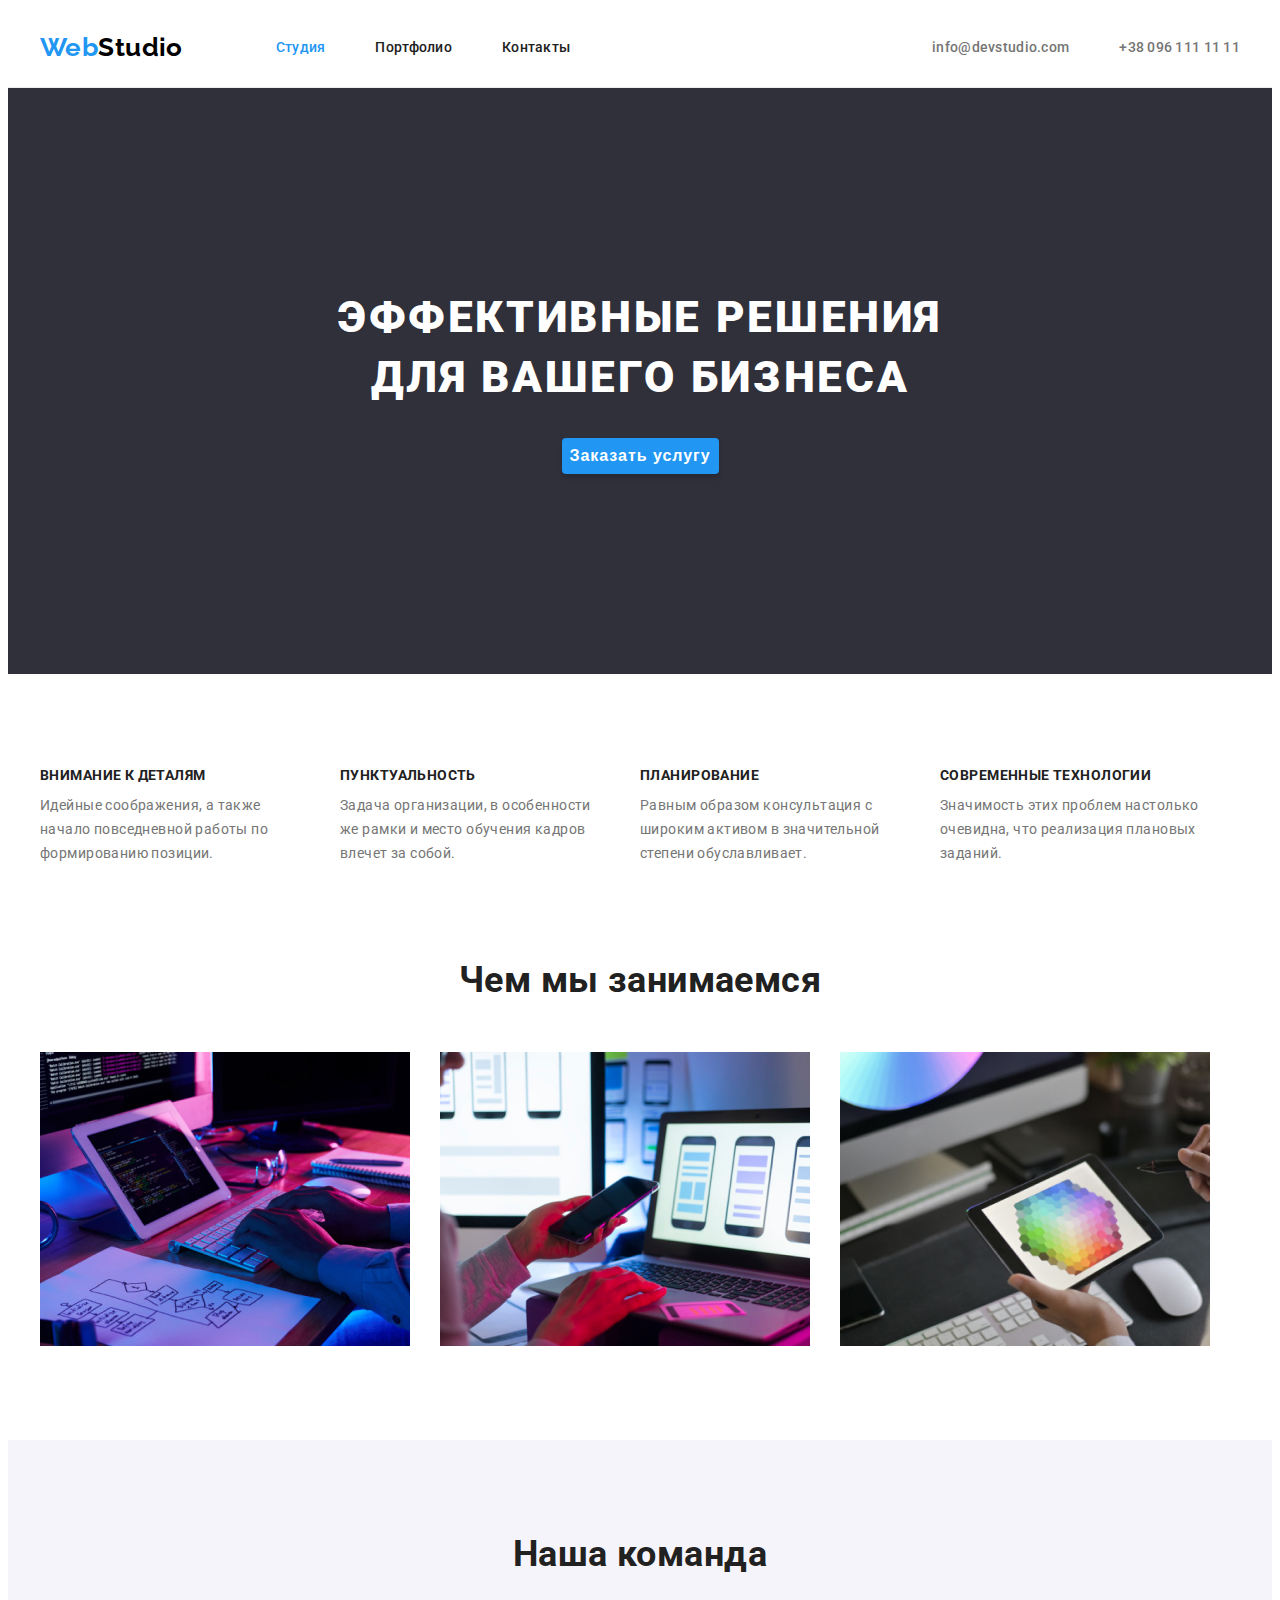
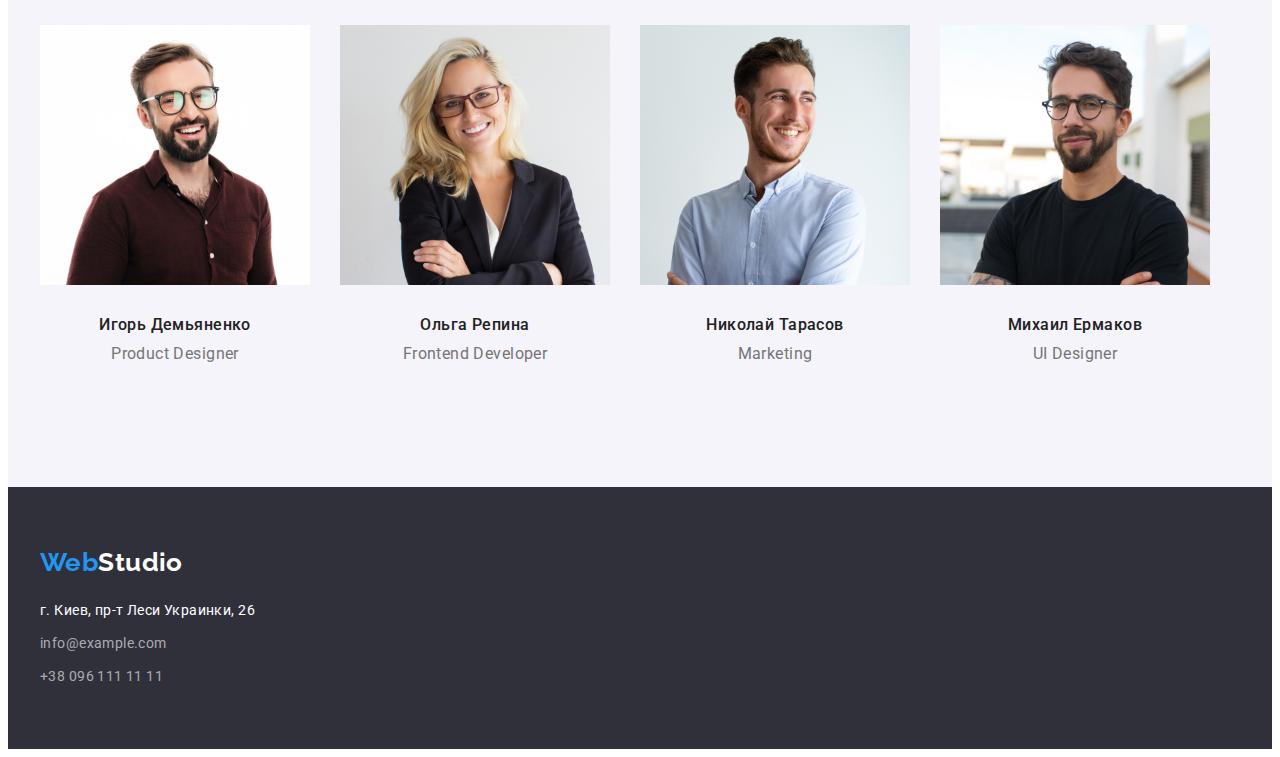
==== index.html @ 93c3ac55 "start hmw4" ====
<!DOCTYPE html>
<html lang="ru">
  <head>
    <meta charset="UTF-8" />
    <meta http-equiv="X-UA-Compatible" content="IE=edge" />
    <meta name="viewport" content="width=device-width, initial-scale=1.0" />
    <title>WebStudio</title>
    <link
      href="https://fonts.googleapis.com/css2?family=Raleway:wght@700&family=Roboto:wght@400;500;700;900&display=swap"
      rel="stylesheet"
    />
    <link
      rel="stylesheet"
      href="https://cdnjs.cloudflare.com/ajax/libs/modern-normalize/1.1.0/modern-normalize.min.css"
      integrity="sha512-wpPYUAdjBVSE4KJnH1VR1HeZfpl1ub8YT/NKx4PuQ5NmX2tKuGu6U/JRp5y+Y8XG2tV+wKQpNHVUX03MfMFn9Q=="
      crossorigin="anonymous"
      referrerpolicy="no-referrer"
    />
    <link rel="stylesheet" href="./css/style.css" />
  </head>
  <body>
    <header class="header">
      <div class="container main-nav">
        <nav class="main-nav">
          <a href="" class="logo"
            ><span class="colorweb">Web</span
            ><span class="colorstudio">Studio</span></a
          >
          <ul class="site-nav list">
            <li class="nav-item">
              <a href="./index.html" class="current link-nav">Студия</a>
            </li>
            <li class="nav-item">
              <a href="./portfolio.html" class="link-nav">Портфолио</a>
            </li>
            <li class="nav-item"><a href="" class="link-nav">Контакты</a></li>
          </ul>
        </nav>
        <ul class="contact list">
          <li class="contact-item">
            <a href="mailto:info@devstudio.com" class="contact-link"
              >info@devstudio.com</a
            >
          </li>
          <li class="contact-item">
            <a href="tel:+380961111111" class="contact-link"
              >+38 096 111 11 11</a
            >
          </li>
        </ul>
      </div>
    </header>
    <main>
      <section class="hero">
        <div class="container">
          <h1 class="hero-title">Эффективные решения для вашего бизнеса</h1>
          <button type="button" class="hero-button">Заказать услугу</button>
        </div>
      </section>
      <!--Преимущества-->
      <section class="section">
        <div class="container">
          <h2 class="visually-hidden">Преимущества</h2>
          <ul class="list advantages-list">
            <li class="advantages-item">
              <h3 class="advantages-title">Внимание к деталям</h3>
              <p class="advantages-text">
                Идейные соображения, а также начало повседневной работы по
                формированию позиции.
              </p>
            </li>
            <li class="advantages-item">
              <h3 class="advantages-title">Пунктуальность</h3>
              <p class="advantages-text">
                Задача организации, в особенности же рамки и место обучения
                кадров влечет за собой.
              </p>
            </li>
            <li class="advantages-item">
              <h3 class="advantages-title">Планирование</h3>
              <p class="advantages-text">
                Равным образом консультация с широким активом в значительной
                степени обуславливает.
              </p>
            </li>
            <li class="advantages-item">
              <h3 class="advantages-title">Современные технологии</h3>
              <p class="advantages-text">
                Значимость этих проблем настолько очевидна, что реализация
                плановых заданий.
              </p>
            </li>
          </ul>
        </div>
      </section>
      <!--Работы-->
      <section class="section works">
        <div class="container">
          <h2 class="works-title">Чем мы занимаемся</h2>
          <ul class="works-list list">
            <li class="works-item">
              <img
                
                src="./images/box1j.jpg"
                alt="box1"
                width="370"
              />
            </li>
            <li class="works-item">
              <img
                
                src="./images/box2j.jpg"
                alt="box2"
                width="370"
              />
            </li>
            <li class="works-item">
              <img
                
                src="./images/box3j.jpg"
                alt="box3"
                width="370"
              />
            </li>
          </ul>
        </div>
      </section>
      <!--Команда-->
      <section class="team section">
        <div class="container">
          <h2 class="team-title">Наша команда</h2>
          <ul class="team-list list">
            <li class="team-item">
              <img
                
                src="./images/img.jpg"
                alt="img"
                width="270"
              />
              <div class="team-card">
                <h3 class="team-name">Игорь Демьяненко</h3>
                <p class="team-text">Product Designer</p>
              </div>
            </li>
            <li class="team-item">
              <img
                
                src="./images/img1.jpg"
                alt="img1"
                width="270"
              />
              <div class="team-card">
                <h3 class="team-name">Ольга Репина</h3>
                <p class="team-text">Frontend Developer</p>
              </div>
            </li>
            <li class="team-item">
              <img
                
                src="./images/img2.jpg"
                alt="img2"
                width="270"
              />
              <div class="team-card">
                <h3 class="team-name">Николай Тарасов</h3>
                <p class="team-text">Marketing</p>
              </div>
            </li>
            <li class="team-item">
              <img
                
                src="./images/img3.jpg"
                alt="img3"
                width="270"
              />
              <div class="team-card">
                <h3 class="team-name">Михаил Ермаков</h3>
                <p class="team-text">UI Designer</p>
              </div>
            </li>
          </ul>
        </div>
      </section>
    </main>
    <footer class="footer">
      <div class="container">
        <a href="" class="logo"
          ><span class="colorweb">Web</span
          ><span class="colorstudio-second">Studio</span></a
        >
        <address class="footer-address">
          <p class="footer-text">г. Киев, пр-т Леси Украинки, 26</p>
          <ul class="footer-list list">
            <li class="footer-item">
              <a class="footer-link" href="mailto:info@example.com"
                >info@example.com</a
              >
            </li>
            <li class="footer-item">
              <a class="footer-link href="tel:+380961111111">+38 096 111 11 11</a>
            </li>
          </ul>
        </address>
      </div>
    </footer>
  </body>
</html>
---- css/style.css ----
/* цвет основного текста #757575 */
/* цвет вторичный #212121 */
/* цвет акцент #2196F3 */
/* цвет бекграунд #2F303A */

/* Стили для html */
:root {
  --primary-text-color: #757575;
  --secondary-text-color: #212121;
  --accent-color: #2196f3;
  --background-color: #2f303a;
}

.container {
  width: 1200px;
  padding-left: 15px;
  padding-right: 15px;
  margin: 0 auto;
}

body {
  background-color: #fff;
  color: var(--primary-text-color);
  font-family: Roboto, sans-serif;
  letter-spacing: 0.03em;
  font-weight: 400;
  font-size: 14px;
  line-height: 1.71;
}
.list {
  list-style: none;
}
.section {
  padding-top: 94px;
  padding-bottom: 94px;
}
img {
  display: block;
  max-width: 100%;
  height: auto;
}
.visually-hidden {
  position: absolute;
  white-space: nowrap;
  width: 1px;
  height: 1px;
  overflow: hidden;
  border: 0;
  padding: 0;
  clip: rect(0 0 0 0);
  clip-path: inset(50%);
  margin: -1px;
}

/* header */

.header {
  border-bottom: 1px solid #ececec;
}

/* main-nav */
.main-nav {
  display: flex;
  align-items: center;
}

.logo {
  font-family: Raleway, sans-serif;
  font-weight: 700;
  font-size: 26px;
  line-height: 1.2;
  text-decoration: none;
}

.colorweb {
  color: var(--accent-color);
}
.colorstudio {
  color: #000000;
}
.colorstudio-second {
  color: #fff;
}
/* site-nav */
.site-nav a {
  color: var(--secondary-text-color);
  font-weight: 500;
  font-size: 14px;
  line-height: 1.1;
  letter-spacing: 0.02em;
  text-decoration: none;
}
.site-nav a.current {
  color: var(--accent-color);
}

.site-nav a:hover,
.site-nav a:focus,
.contact-footer a:hover,
.contact-footer a:focus {
  color: var(--accent-color);
}

.site-nav {
  display: flex;
  margin-left: 93px;
  margin-top: 0;
  margin-bottom: 0;
  padding-left: 0;
}
.link-nav {
  display: block;
  padding-top: 32px;
  padding-bottom: 32px;
}
.nav-item:not(:last-child) {
  margin-right: 50px;
}
/* contact */
.contact {
  display: flex;
  margin-left: auto;
  margin-top: 0;
  margin-bottom: 0;
  padding-left: 0;
}

.contact-item:not(:last-child) {
  margin-right: 50px;
}

.contact-link {
  color: var(--primary-text-color);
  text-decoration: none;
  font-weight: 500;
  font-size: 14px;
  line-height: 1, 14;
  letter-spacing: 0.02em;
}
.contact-link:hover,
.contact-link:focus {
  color: var(--accent-color);
}

/* hero */
.hero {
  background-color: var(--background-color);
  text-align: center;
  padding-top: 200px;
  padding-bottom: 200px;
}
.hero-title {
  color: #fff;
  font-weight: 900;
  font-size: 44px;
  line-height: 1.36;
  letter-spacing: 0.06em;
  text-transform: uppercase;
  margin-top: 0;
  margin-bottom: 30px;
  max-width: 696px;
  margin-left: auto;
  margin-right: auto;
}

/* advantages */

.advantages-title {
  color: var(--secondary-text-color);
  font-weight: 700;
  font-size: 14px;
  line-height: 1.14;
  letter-spacing: 0.03em;
  text-transform: uppercase;
  margin-top: 0;
  margin-bottom: 0;
}

.advantages-text {
  margin-top: 10px;
  margin-bottom: 0;
}

.advantages-list {
  margin-top: 0;
  margin-bottom: 0;
  display: flex;
  padding-left: 0px;
}
.advantages-item:not(:last-child) {
  margin-right: 30px;
}
.advantages-item {
  max-width: 270px;
}
/* works */

.works {
  padding-top: 0;
}
.works-title {
  font-weight: 700;
  font-size: 36px;
  line-height: 1.16;
  text-align: center;
  text-transform: none;
  padding-bottom: 0;
  margin-top: 0;
  margin-bottom: 0;
  color: var(--secondary-text-color);
}
.works-list {
  margin-top: 50px;
  margin-bottom: 0;
  display: flex;
  padding-left: 0px;
}

.works-item:not(:last-child) {
  margin-right: 30px;
}

/* team */

.team-name {
  font-weight: 500;
  font-size: 16px;
  line-height: 1.19;
  text-align: center;
  text-transform: capitalize;
  padding-bottom: 0;
  margin-top: 0;
  margin-bottom: 0;
  color: var(--secondary-text-color);
}
.team-text {
  font-weight: 400;
  font-size: 16px;
  line-height: 1.19;
  text-align: center;

  margin-top: 10px;
  margin-bottom: 0px;
}

.team-title {
  font-weight: 700;
  font-size: 36px;
  line-height: 1.16;
  text-align: center;
  text-transform: none;
  margin-top: 0;
  margin-bottom: 0;
  padding-bottom: 0;
  color: var(--secondary-text-color);
}
.team-list {
  display: flex;
  margin-top: 0;
  margin-top: 50px;
  margin-bottom: 0px;

  padding-left: 0px;
}
.team-item:not(:last-child) {
  margin-right: 30px;
}

.team {
  background-color: #f5f4fa;
}

.team-card {
  padding-top: 30px;
  padding-bottom: 30px;
}
/* footer */

.footer {
  background-color: var(--background-color);
  padding-top: 60px;
  padding-bottom: 60px;
}
.footer-list {
  margin-top: 9px;
  margin-bottom: 0;
  padding-left: 0;
}
.footer-link {
  color: rgba(255, 255, 255, 0.6);
  text-decoration: none;
}
.footer-item:not(:first-child) {
  margin-top: 9px;
}
.footer-address {
  font-weight: 400;
  font-size: 14px;
  line-height: 1.7;
  font-style: normal;
  margin-top: 20px;
}
.footer-text {
  margin-top: 0;
  margin-bottom: 0;
  color: #ffffff;
}

/* hero-button */

.hero-button {
  color: #fff;
  background-color: var(--accent-color);
  font-weight: 700;
  font-size: 16px;
  line-height: 1.88;
  letter-spacing: 0.06em;
  cursor: pointer;
  box-shadow: 0px 4px 4px rgba(0, 0, 0, 0.15);
  border-radius: 4px;
  border-color: transparent;
}

.hero-button:hover,
.hero-button:focus {
  background-color: #188ce8;
}

/* Portfolio */

/* filter */
.filter-list {
  display: flex;
  justify-content: center;
  padding-left: 0;
  font-weight: 500;
  font-size: 16px;
  line-height: 1.6;
  text-decoration: none;

  margin-top: 0;
  margin-bottom: 0;
}
.filter-item:not(:last-child) {
  margin-right: 8px;
}

.filter-title {
  margin-top: 0;
  margin-bottom: 0;
  font-weight: 700;
  font-size: 18px;
  line-height: 2;
  color: var(--secondary-text-color);
}

.filter-text {
  margin-top: 0;
  margin-bottom: 0;
  margin-top: 4px;
  font-weight: 400;
  font-size: 16px;
  line-height: 1.9;
  color: var(--primary-text-color);
}
/* button-filter */

.button-filter-first {
  color: #fff;
  background-color: var(--accent-color);
  cursor: pointer;
  border-color: transparent;
  border-radius: 4px;
  box-shadow: 0px 3px 1px rgba(0, 0, 0, 0.1), 0px 1px 2px rgba(0, 0, 0, 0.08),
    0px 2px 2px rgba(0, 0, 0, 0.12);
}
.button-filter {
  background-color: #f5f4fa;
  cursor: pointer;
  color: var(--secondary-text-color);
  border-color: transparent;
  border-radius: 4px;
}
/* projects */

.projects-list {
  display: flex;
  flex-wrap: wrap;
  padding-left: 0;

  margin-top: 50px;
  margin-bottom: 0;
}
.projects-item {
  margin-right: 30px;
  margin-bottom: 30px;
}
.projects-item:nth-child(3n) {
  margin-right: 0;
}
.projects-item:nth-last-child(-n + 3) {
  margin-bottom: 0;
}
.projects-card {
  border-left: 1px solid #eeeeee;
  border-bottom: 1px solid #eeeeee;
  border-right: 1px solid #eeeeee;
  padding: 20px 24px;
}
.projects-link {
  text-decoration: none;
}
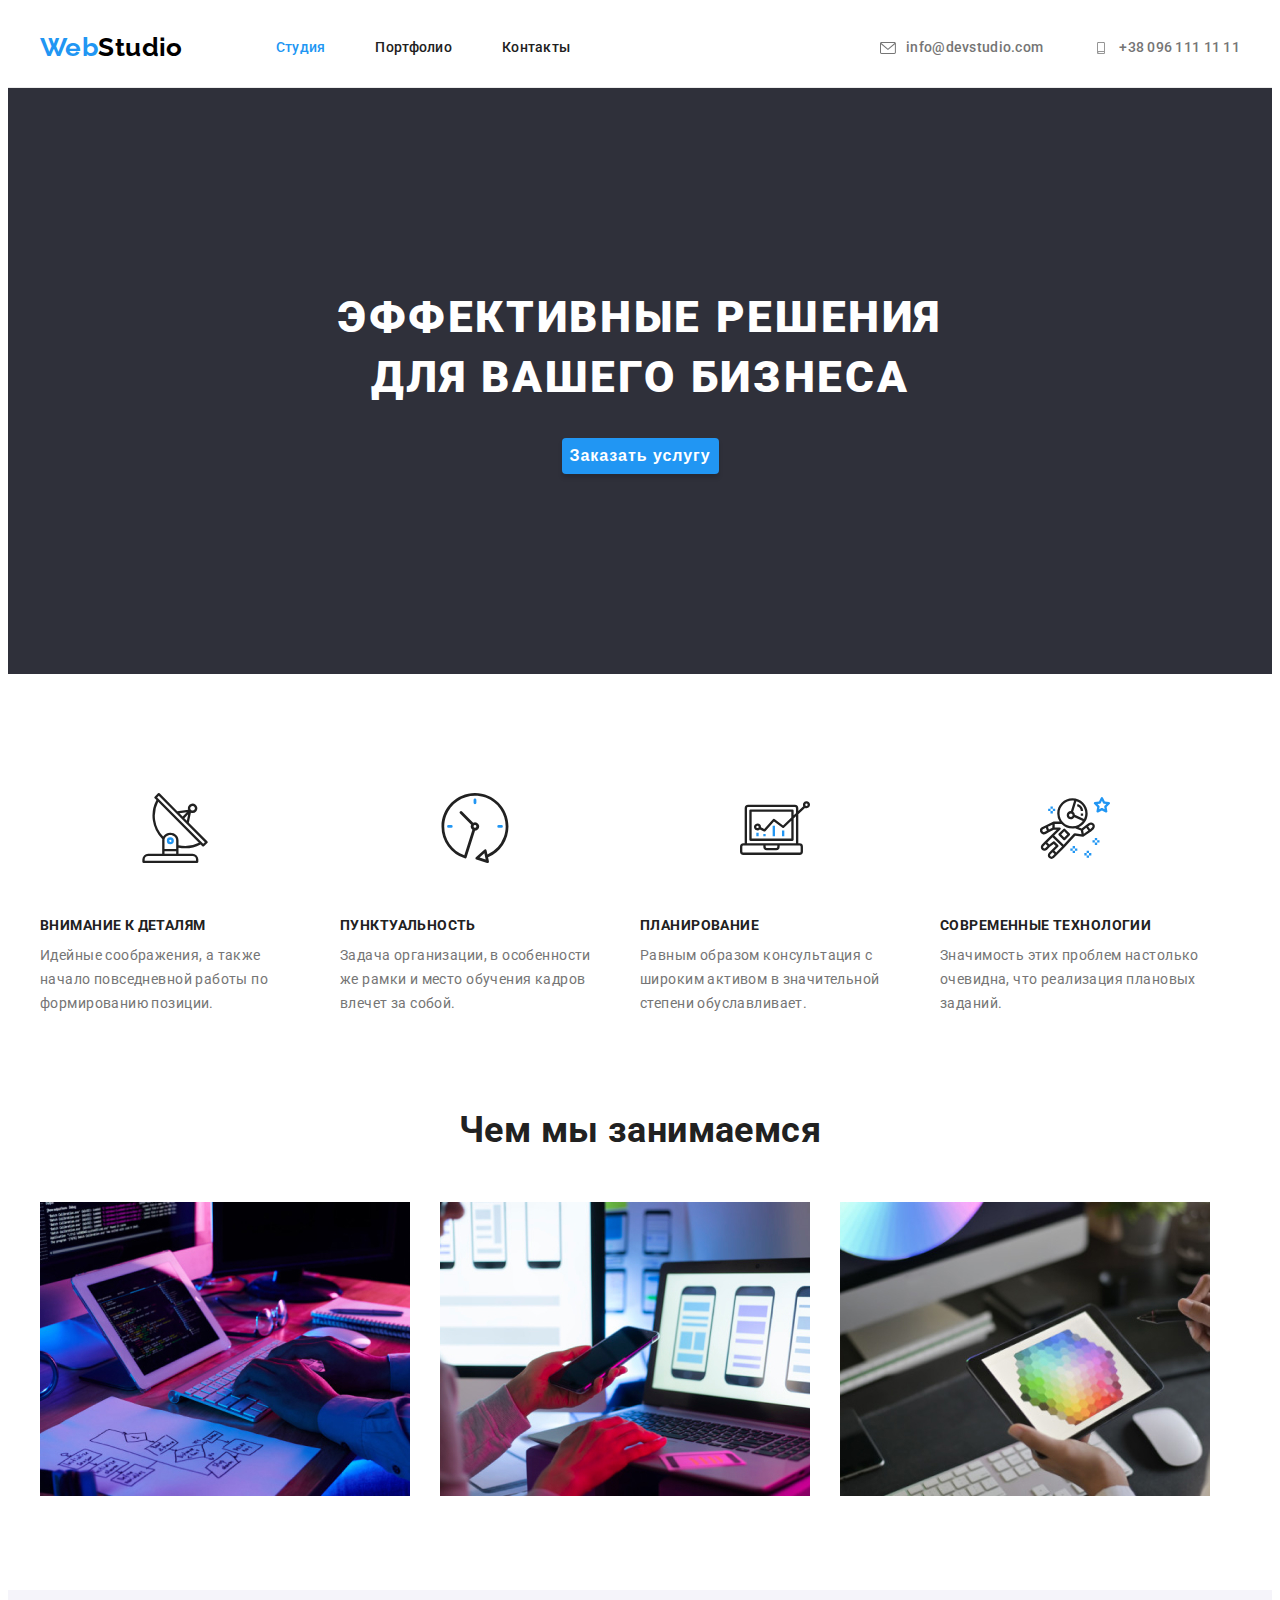
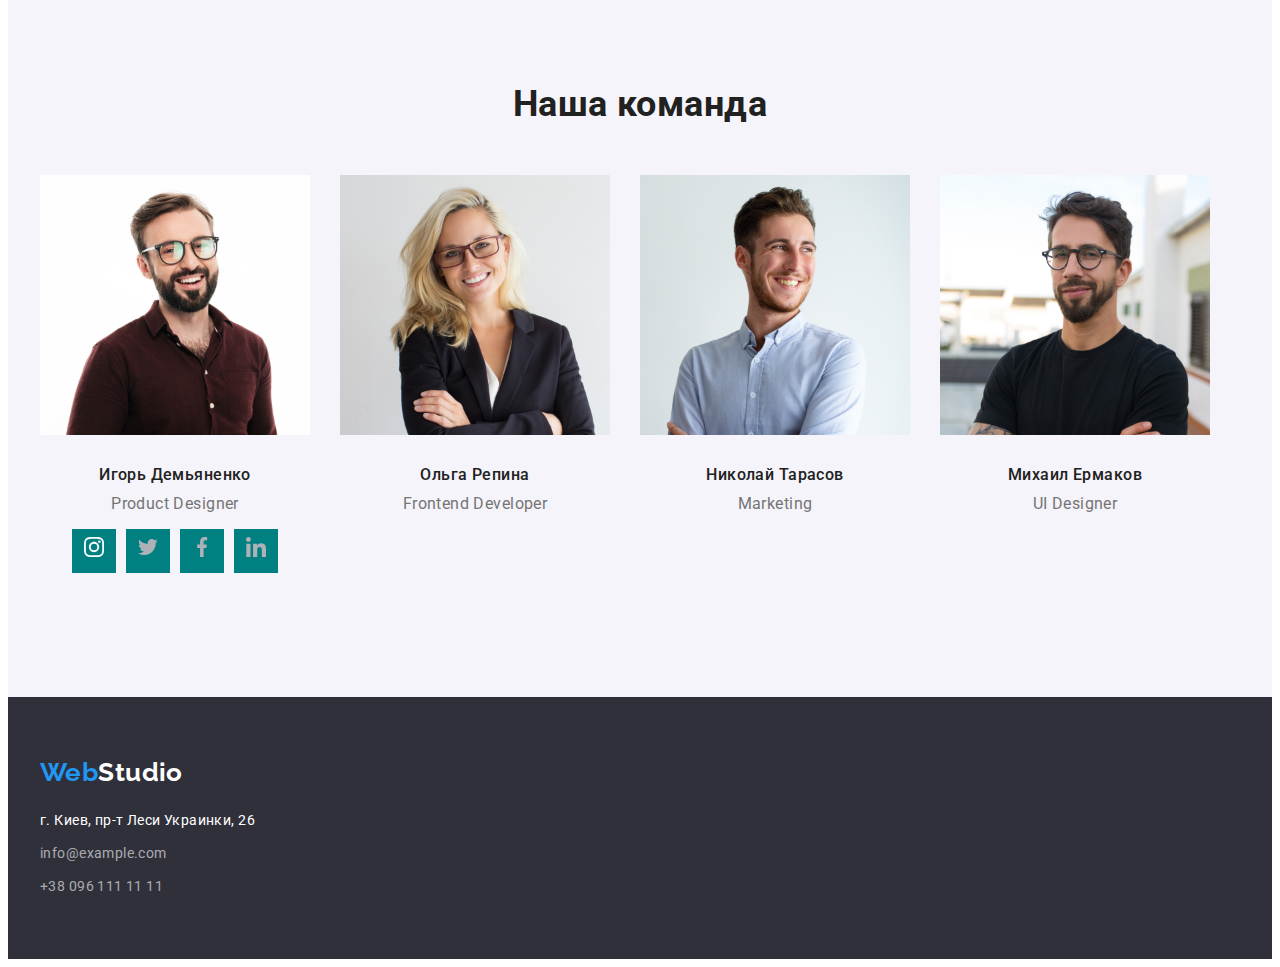
==== commit 5f5133e6: "hmw4 start" ====
--- a/index.html
+++ b/index.html
@@ -39,12 +39,19 @@
         <ul class="contact list">
           <li class="contact-item">
             <a href="mailto:info@devstudio.com" class="contact-link"
-              >info@devstudio.com</a
+              > <svg class="contact-icon mail-icon">
+                <use href="./images/sprite.svg#icon-envelope"></use>
+              </svg>
+              info@devstudio.com</a
             >
           </li>
           <li class="contact-item">
             <a href="tel:+380961111111" class="contact-link"
-              >+38 096 111 11 11</a
+              >
+              <svg class="contact-icon tell-icon">
+                <use href="./images/sprite.svg#icon-smartphone"></use>
+              </svg>
+              +38 096 111 11 11</a
             >
           </li>
         </ul>
@@ -63,6 +70,11 @@
           <h2 class="visually-hidden">Преимущества</h2>
           <ul class="list advantages-list">
             <li class="advantages-item">
+              <div class="icon-container">
+                <svg class="advantages-icon">
+                  <use href="./images/sprite.svg#icon-antenna"></use>
+                </svg>
+              </div>
               <h3 class="advantages-title">Внимание к деталям</h3>
               <p class="advantages-text">
                 Идейные соображения, а также начало повседневной работы по
@@ -70,6 +82,11 @@
               </p>
             </li>
             <li class="advantages-item">
+              <div class="icon-container">
+                <svg class="advantages-icon">
+                  <use href="./images/sprite.svg#icon-clock"></use>
+                </svg>
+              </div>
               <h3 class="advantages-title">Пунктуальность</h3>
               <p class="advantages-text">
                 Задача организации, в особенности же рамки и место обучения
@@ -77,6 +94,11 @@
               </p>
             </li>
             <li class="advantages-item">
+              <div class="icon-container">
+                <svg class="advantages-icon">
+                  <use href="./images/sprite.svg#icon-diagram1"></use>
+                </svg>
+              </div>
               <h3 class="advantages-title">Планирование</h3>
               <p class="advantages-text">
                 Равным образом консультация с широким активом в значительной
@@ -84,6 +106,11 @@
               </p>
             </li>
             <li class="advantages-item">
+              <div class="icon-container">
+                <svg class="advantages-icon">
+                  <use href="./images/sprite.svg#icon-astronaut"></use>
+                </svg>
+              </div>
               <h3 class="advantages-title">Современные технологии</h3>
               <p class="advantages-text">
                 Значимость этих проблем настолько очевидна, что реализация
@@ -130,7 +157,7 @@
         <div class="container">
           <h2 class="team-title">Наша команда</h2>
           <ul class="team-list list">
-            <li class="team-item">
+            <li class="team-item">          
               <img
                 
                 src="./images/img.jpg"
@@ -140,6 +167,47 @@
               <div class="team-card">
                 <h3 class="team-name">Игорь Демьяненко</h3>
                 <p class="team-text">Product Designer</p>
+                <ul class="team-icon-list">
+
+                  <li class="team-item-icon">
+                    <a href="">
+                      <div class="team-icon-container">
+                        <svg class="team-icon">
+                          <use href="./images/sprite.svg#icon-instagram"></use>
+                        </svg>
+                      </div>
+                    </a>
+                  </li>
+                  <li class="team-item-icon">
+                    <a href="">
+                      <div class="team-icon-container">
+                        <svg class="team-icon">
+                          <use href="./images/sprite.svg#icon-Group"></use>
+                        </svg>
+                      </div>
+                    </a>
+                  </li>
+                  <li class="team-item-icon">
+                    <a href="">
+                      <div class="team-icon-container">
+                        <svg class="team-icon">
+                          <use href="./images/sprite.svg#icon-facebook"></use>
+                        </svg>
+                      </div>
+                    </a>
+                  </li>
+                  <li class="team-item-icon">
+                    <a href="">
+                      <div class="team-icon-container">
+                        <svg class="team-icon">
+                          <use href="./images/sprite.svg#icon-linkedin"></use>
+                        </svg>
+                      </div>
+                    </a>
+                  </li>
+                  
+          
+                </ul>
               </div>
             </li>
             <li class="team-item">
--- a/css/style.css
+++ b/css/style.css
@@ -136,12 +136,27 @@
   font-size: 14px;
   line-height: 1, 14;
   letter-spacing: 0.02em;
+  display: flex;
+  align-items: center;
 }
 .contact-link:hover,
 .contact-link:focus {
   color: var(--accent-color);
 }
-
+.contact-icon {
+  width: 16px;
+  height: 12px;
+  margin-right: 10px;
+  fill: #757575;
+}
+.mail-icon:hover,
+.mail-icon:focus {
+  fill: var(--accent-color);
+}
+.tell-icon:hover,
+.tell-icon:focus {
+  fill: var(--accent-color);
+}
 /* hero */
 .hero {
   background-color: var(--background-color);
@@ -172,7 +187,7 @@
   line-height: 1.14;
   letter-spacing: 0.03em;
   text-transform: uppercase;
-  margin-top: 0;
+  margin-top: 30px;
   margin-bottom: 0;
 }
 
@@ -192,6 +207,17 @@
 }
 .advantages-item {
   max-width: 270px;
+}
+.advantages-icon {
+  width: 70px;
+  height: 70px;
+}
+.icon-container {
+  width: 270px;
+  height: 120px;
+  display: flex;
+  justify-content: center;
+  align-items: center;
 }
 /* works */
 
@@ -274,8 +300,31 @@
   padding-top: 30px;
   padding-bottom: 30px;
 }
+.team-icon-list {
+  list-style: none;
+  padding: 0;
+
+  display: flex;
+  justify-content: center;
+  margin-top: 16px;
+}
+
+.team-icon {
+  width: 20px;
+  height: 20px;
+}
+.team-item-icon {
+  width: 44px;
+  height: 44px;
+  display: flex;
+  align-items: center;
+  justify-content: center;
+  background-color: teal;
+}
+.team-item-icon:not(:last-child) {
+  margin-right: 10px;
+}
 /* footer */
-
 .footer {
   background-color: var(--background-color);
   padding-top: 60px;
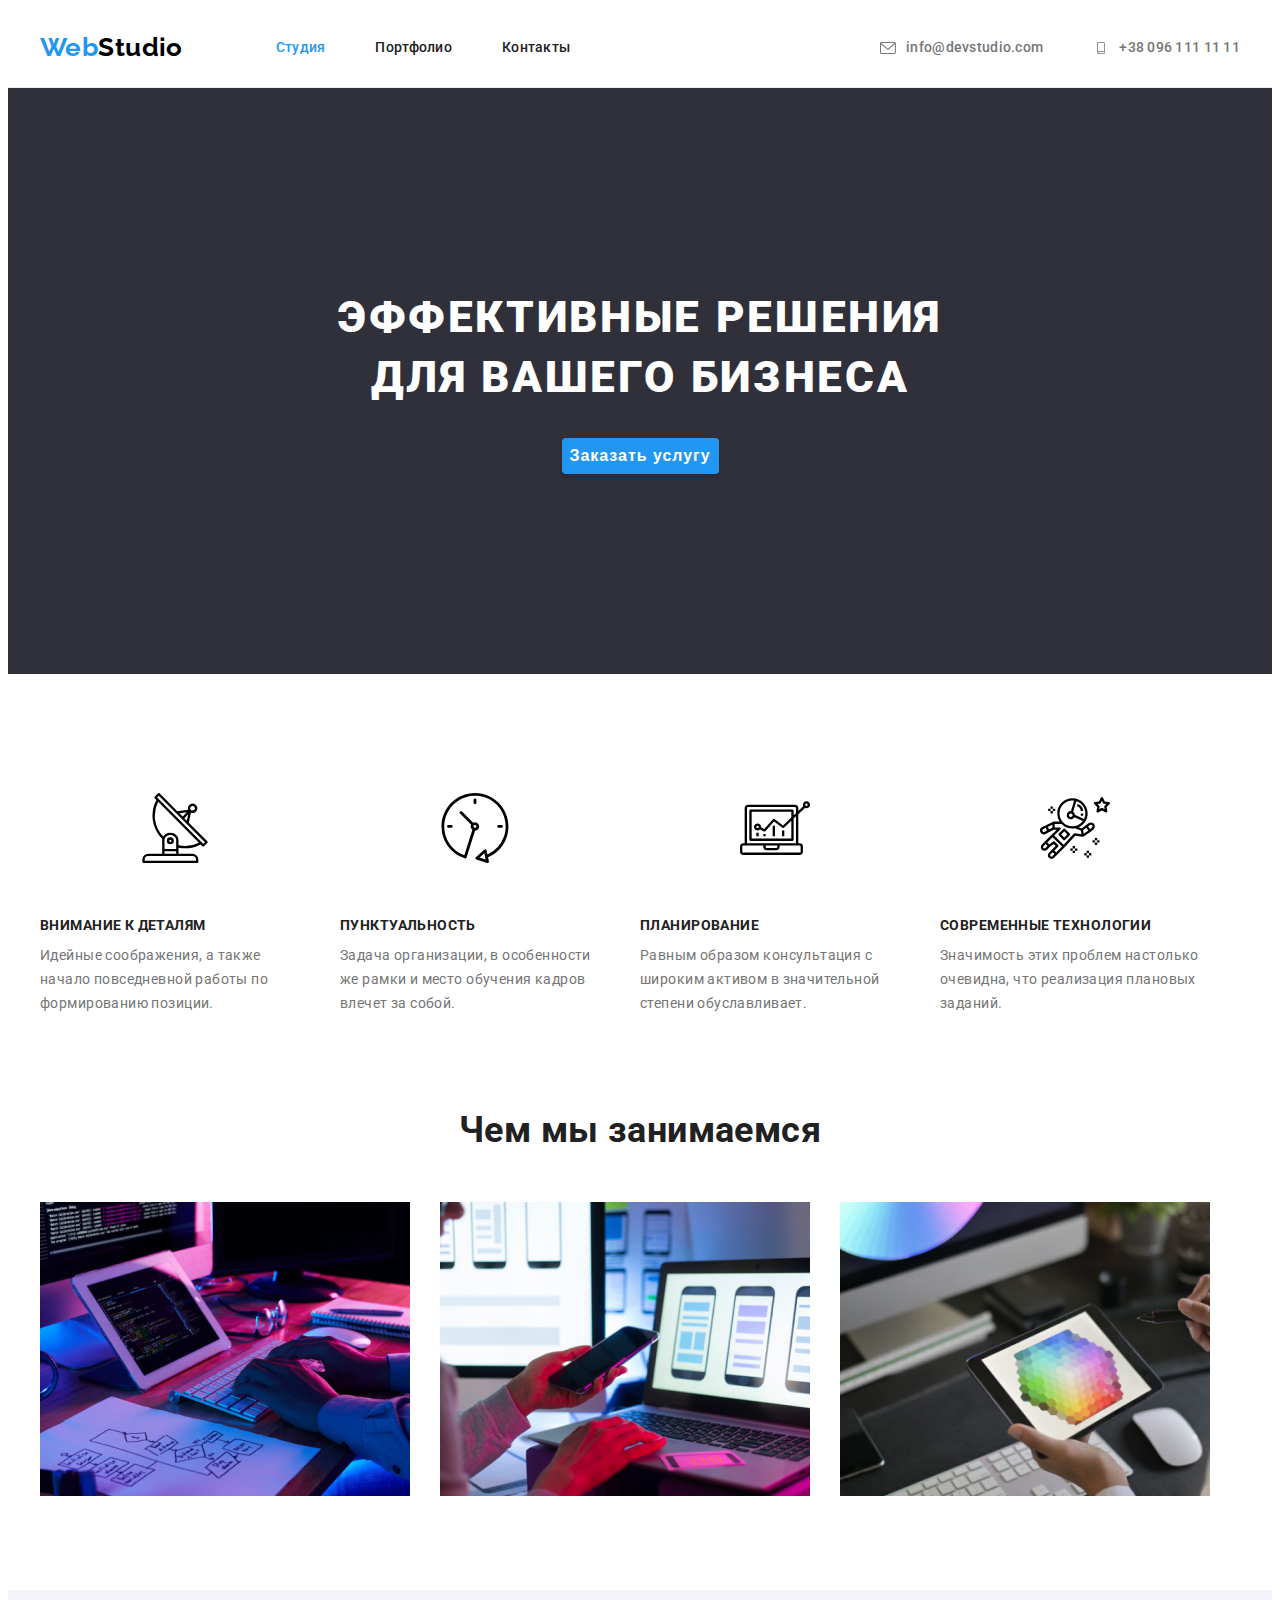
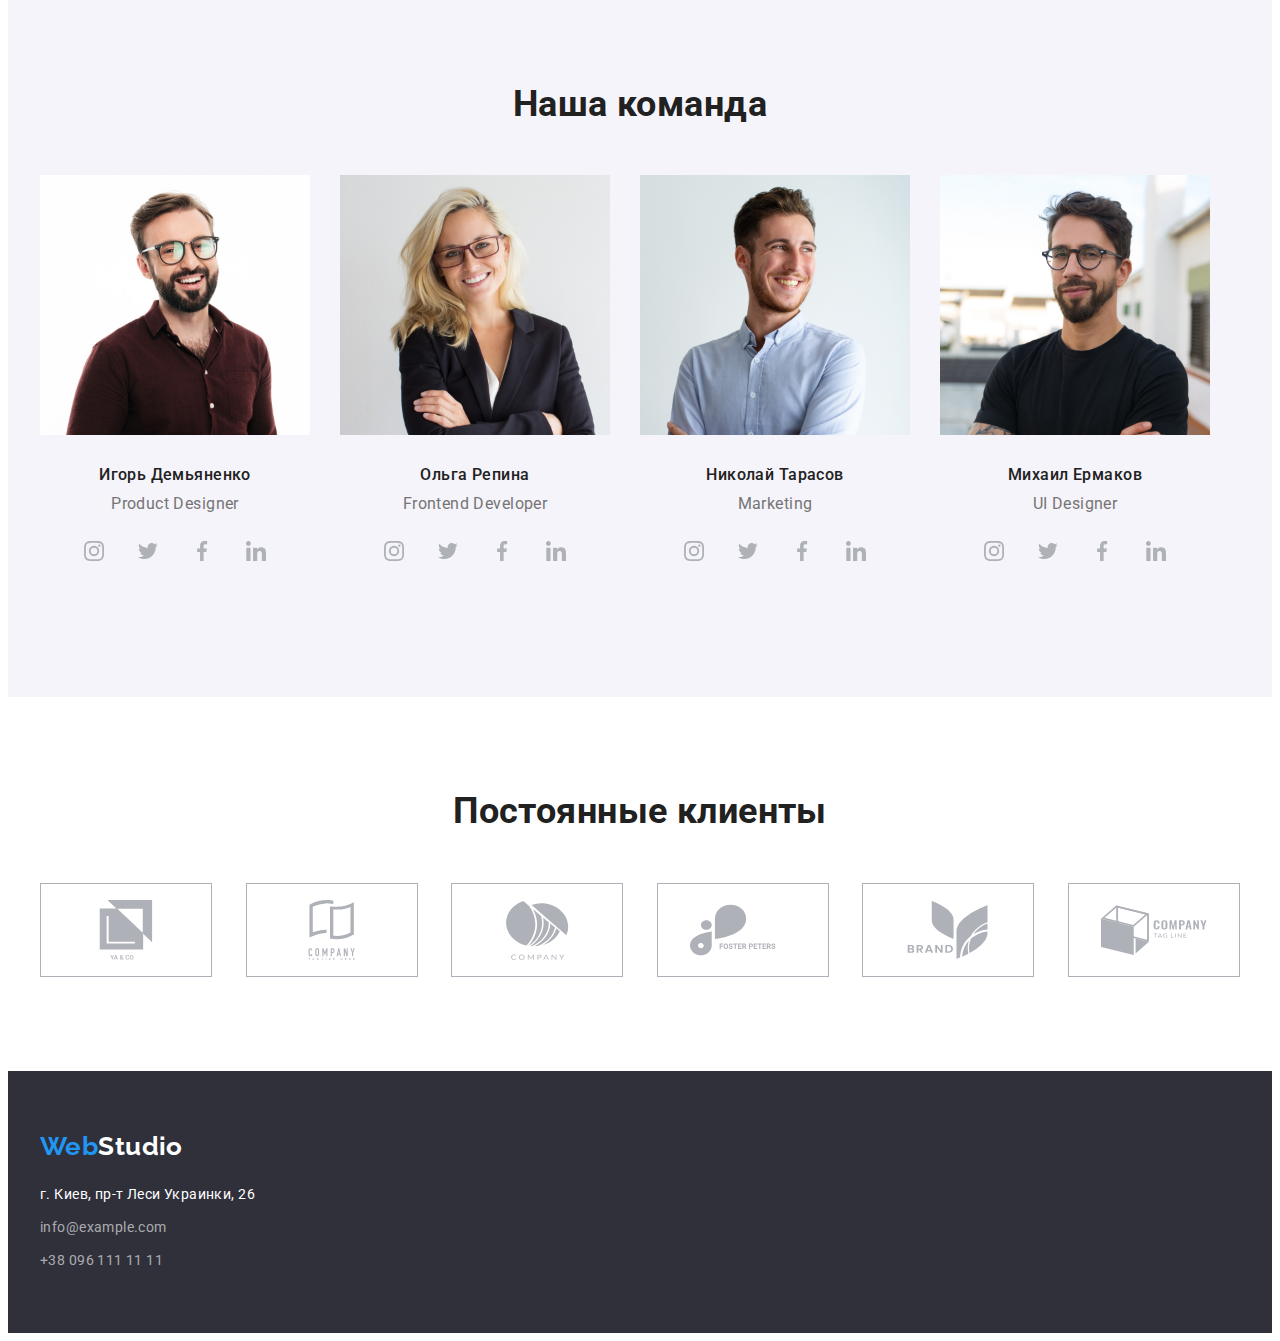
==== commit 10b77e03: "hmw4 start" ====
--- a/index.html
+++ b/index.html
@@ -23,8 +23,7 @@
       <div class="container main-nav">
         <nav class="main-nav">
           <a href="" class="logo"
-            ><span class="colorweb">Web</span
-            ><span class="colorstudio">Studio</span></a
+            ><span class="colorweb">Web</span><span class="colorstudio">Studio</span></a
           >
           <ul class="site-nav list">
             <li class="nav-item">
@@ -38,16 +37,15 @@
         </nav>
         <ul class="contact list">
           <li class="contact-item">
-            <a href="mailto:info@devstudio.com" class="contact-link"
-              > <svg class="contact-icon mail-icon">
+            <a href="mailto:info@devstudio.com" class="contact-link">
+              <svg class="contact-icon mail-icon">
                 <use href="./images/sprite.svg#icon-envelope"></use>
               </svg>
               info@devstudio.com</a
             >
           </li>
           <li class="contact-item">
-            <a href="tel:+380961111111" class="contact-link"
-              >
+            <a href="tel:+380961111111" class="contact-link">
               <svg class="contact-icon tell-icon">
                 <use href="./images/sprite.svg#icon-smartphone"></use>
               </svg>
@@ -77,8 +75,7 @@
               </div>
               <h3 class="advantages-title">Внимание к деталям</h3>
               <p class="advantages-text">
-                Идейные соображения, а также начало повседневной работы по
-                формированию позиции.
+                Идейные соображения, а также начало повседневной работы по формированию позиции.
               </p>
             </li>
             <li class="advantages-item">
@@ -89,8 +86,7 @@
               </div>
               <h3 class="advantages-title">Пунктуальность</h3>
               <p class="advantages-text">
-                Задача организации, в особенности же рамки и место обучения
-                кадров влечет за собой.
+                Задача организации, в особенности же рамки и место обучения кадров влечет за собой.
               </p>
             </li>
             <li class="advantages-item">
@@ -101,8 +97,7 @@
               </div>
               <h3 class="advantages-title">Планирование</h3>
               <p class="advantages-text">
-                Равным образом консультация с широким активом в значительной
-                степени обуславливает.
+                Равным образом консультация с широким активом в значительной степени обуславливает.
               </p>
             </li>
             <li class="advantages-item">
@@ -113,8 +108,7 @@
               </div>
               <h3 class="advantages-title">Современные технологии</h3>
               <p class="advantages-text">
-                Значимость этих проблем настолько очевидна, что реализация
-                плановых заданий.
+                Значимость этих проблем настолько очевидна, что реализация плановых заданий.
               </p>
             </li>
           </ul>
@@ -126,28 +120,13 @@
           <h2 class="works-title">Чем мы занимаемся</h2>
           <ul class="works-list list">
             <li class="works-item">
-              <img
-                
-                src="./images/box1j.jpg"
-                alt="box1"
-                width="370"
-              />
+              <img src="./images/box1j.jpg" alt="box1" width="370" />
             </li>
             <li class="works-item">
-              <img
-                
-                src="./images/box2j.jpg"
-                alt="box2"
-                width="370"
-              />
+              <img src="./images/box2j.jpg" alt="box2" width="370" />
             </li>
             <li class="works-item">
-              <img
-                
-                src="./images/box3j.jpg"
-                alt="box3"
-                width="370"
-              />
+              <img src="./images/box3j.jpg" alt="box3" width="370" />
             </li>
           </ul>
         </div>
@@ -157,18 +136,12 @@
         <div class="container">
           <h2 class="team-title">Наша команда</h2>
           <ul class="team-list list">
-            <li class="team-item">          
-              <img
-                
-                src="./images/img.jpg"
-                alt="img"
-                width="270"
-              />
+            <li class="team-item">
+              <img src="./images/img.jpg" alt="img" width="270" />
               <div class="team-card">
                 <h3 class="team-name">Игорь Демьяненко</h3>
                 <p class="team-text">Product Designer</p>
                 <ul class="team-icon-list">
-
                   <li class="team-item-icon">
                     <a href="">
                       <div class="team-icon-container">
@@ -205,46 +178,204 @@
                       </div>
                     </a>
                   </li>
-                  
-          
                 </ul>
               </div>
             </li>
             <li class="team-item">
-              <img
-                
-                src="./images/img1.jpg"
-                alt="img1"
-                width="270"
-              />
+              <img src="./images/img1.jpg" alt="img1" width="270" />
               <div class="team-card">
                 <h3 class="team-name">Ольга Репина</h3>
                 <p class="team-text">Frontend Developer</p>
+                <ul class="team-icon-list">
+                  <li class="team-item-icon">
+                    <a href="">
+                      <div class="team-icon-container">
+                        <svg class="team-icon">
+                          <use href="./images/sprite.svg#icon-instagram"></use>
+                        </svg>
+                      </div>
+                    </a>
+                  </li>
+                  <li class="team-item-icon">
+                    <a href="">
+                      <div class="team-icon-container">
+                        <svg class="team-icon">
+                          <use href="./images/sprite.svg#icon-Group"></use>
+                        </svg>
+                      </div>
+                    </a>
+                  </li>
+                  <li class="team-item-icon">
+                    <a href="">
+                      <div class="team-icon-container">
+                        <svg class="team-icon">
+                          <use href="./images/sprite.svg#icon-facebook"></use>
+                        </svg>
+                      </div>
+                    </a>
+                  </li>
+                  <li class="team-item-icon">
+                    <a href="">
+                      <div class="team-icon-container">
+                        <svg class="team-icon">
+                          <use href="./images/sprite.svg#icon-linkedin"></use>
+                        </svg>
+                      </div>
+                    </a>
+                  </li>
+                </ul>
               </div>
             </li>
             <li class="team-item">
-              <img
-                
-                src="./images/img2.jpg"
-                alt="img2"
-                width="270"
-              />
+              <img src="./images/img2.jpg" alt="img2" width="270" />
               <div class="team-card">
                 <h3 class="team-name">Николай Тарасов</h3>
                 <p class="team-text">Marketing</p>
+                <ul class="team-icon-list">
+                  <li class="team-item-icon">
+                    <a href="">
+                      <div class="team-icon-container">
+                        <svg class="team-icon">
+                          <use href="./images/sprite.svg#icon-instagram"></use>
+                        </svg>
+                      </div>
+                    </a>
+                  </li>
+                  <li class="team-item-icon">
+                    <a href="">
+                      <div class="team-icon-container">
+                        <svg class="team-icon">
+                          <use href="./images/sprite.svg#icon-Group"></use>
+                        </svg>
+                      </div>
+                    </a>
+                  </li>
+                  <li class="team-item-icon">
+                    <a href="">
+                      <div class="team-icon-container">
+                        <svg class="team-icon">
+                          <use href="./images/sprite.svg#icon-facebook"></use>
+                        </svg>
+                      </div>
+                    </a>
+                  </li>
+                  <li class="team-item-icon">
+                    <a href="">
+                      <div class="team-icon-container">
+                        <svg class="team-icon">
+                          <use href="./images/sprite.svg#icon-linkedin"></use>
+                        </svg>
+                      </div>
+                    </a>
+                  </li>
+                </ul>
               </div>
             </li>
             <li class="team-item">
-              <img
-                
-                src="./images/img3.jpg"
-                alt="img3"
-                width="270"
-              />
+              <img src="./images/img3.jpg" alt="img3" width="270" />
               <div class="team-card">
                 <h3 class="team-name">Михаил Ермаков</h3>
                 <p class="team-text">UI Designer</p>
-              </div>
+                <ul class="team-icon-list">
+                  <li class="team-item-icon">
+                    <a href="">
+                      <div class="team-icon-container">
+                        <svg class="team-icon">
+                          <use href="./images/sprite.svg#icon-instagram"></use>
+                        </svg>
+                      </div>
+                    </a>
+                  </li>
+                  <li class="team-item-icon">
+                    <a href="">
+                      <div class="team-icon-container">
+                        <svg class="team-icon">
+                          <use href="./images/sprite.svg#icon-Group"></use>
+                        </svg>
+                      </div>
+                    </a>
+                  </li>
+                  <li class="team-item-icon">
+                    <a href="">
+                      <div class="team-icon-container">
+                        <svg class="team-icon">
+                          <use href="./images/sprite.svg#icon-facebook"></use>
+                        </svg>
+                      </div>
+                    </a>
+                  </li>
+                  <li class="team-item-icon">
+                    <a href="">
+                      <div class="team-icon-container">
+                        <svg class="team-icon">
+                          <use href="./images/sprite.svg#icon-linkedin"></use>
+                        </svg>
+                      </div>
+                    </a>
+                  </li>
+                </ul>
+              </div>
+            </li>
+          </ul>
+        </div>
+      </section>
+      <section class="section">
+        <div class="container">
+          <h2 class="clients-title">Постоянные клиенты</h2>
+          <ul class="clients-list list">
+            <li class="clients-item">
+              <a href="" class="clients-icon-link">
+                <div class="clients-icon-container">
+                  <svg class="clients-ion">
+                    <use href="./images/sprite.svg#icon-company4"></use>
+                  </svg>
+                </div>
+              </a>
+            </li>
+            <li>
+              <a href="">
+                <div class="clients-icon-container">
+                  <svg class="clients-ion">
+                    <use href="./images/sprite.svg#icon-company"></use>
+                  </svg>
+                </div>
+              </a>
+            </li>
+            <li>
+              <a href="">
+                <div class="clients-icon-container">
+                  <svg class="clients-ion">
+                    <use href="./images/sprite.svg#icon-company1"></use>
+                  </svg>
+                </div>
+              </a>
+            </li>
+            <li>
+              <a href="">
+                <div class="clients-icon-container">
+                  <svg class="clients-ion">
+                    <use href="./images/sprite.svg#icon-group2"></use>
+                  </svg>
+                </div>
+              </a>
+            </li>
+            <li>
+              <a href="">
+                <div class="clients-icon-container">
+                  <svg class="clients-ion">
+                    <use href="./images/sprite.svg#icon-company2"></use>
+                  </svg>
+                </div>
+              </a>
+            </li>
+            <li>
+              <a href="">
+                <div class="clients-icon-container">
+                  <svg class="clients-ion">
+                    <use href="./images/sprite.svg#icon-company3"></use>
+                  </svg>
+                </div>
+              </a>
             </li>
           </ul>
         </div>
@@ -253,19 +384,16 @@
     <footer class="footer">
       <div class="container">
         <a href="" class="logo"
-          ><span class="colorweb">Web</span
-          ><span class="colorstudio-second">Studio</span></a
+          ><span class="colorweb">Web</span><span class="colorstudio-second">Studio</span></a
         >
         <address class="footer-address">
           <p class="footer-text">г. Киев, пр-т Леси Украинки, 26</p>
           <ul class="footer-list list">
             <li class="footer-item">
-              <a class="footer-link" href="mailto:info@example.com"
-                >info@example.com</a
-              >
+              <a class="footer-link" href="mailto:info@example.com">info@example.com</a>
             </li>
             <li class="footer-item">
-              <a class="footer-link href="tel:+380961111111">+38 096 111 11 11</a>
+              <a class="footer-link" href="tel:+380961111111">+38 096 111 11 11</a>
             </li>
           </ul>
         </address>
--- a/css/style.css
+++ b/css/style.css
@@ -143,16 +143,14 @@
 .contact-link:focus {
   color: var(--accent-color);
 }
+
 .contact-icon {
   width: 16px;
   height: 12px;
   margin-right: 10px;
-  fill: #757575;
-}
-.mail-icon:hover,
-.mail-icon:focus {
-  fill: var(--accent-color);
-}
+  fill: currentColor;
+}
+
 .tell-icon:hover,
 .tell-icon:focus {
   fill: var(--accent-color);
@@ -285,7 +283,6 @@
   margin-top: 0;
   margin-top: 50px;
   margin-bottom: 0px;
-
   padding-left: 0px;
 }
 .team-item:not(:last-child) {
@@ -308,10 +305,26 @@
   justify-content: center;
   margin-top: 16px;
 }
-
+.team-icon-container {
+  width: 44px;
+  height: 44px;
+  display: flex;
+  align-items: center;
+  justify-content: center;
+}
+.team-icon-container:hover,
+.team-icon-container:focus {
+  background-color: var(--accent-color);
+  border-radius: 50%;
+}
 .team-icon {
   width: 20px;
   height: 20px;
+  fill: #afb1b8;
+}
+.team-icon:hover,
+.team-icon:focus {
+  fill: #ffffff;
 }
 .team-item-icon {
   width: 44px;
@@ -319,10 +332,48 @@
   display: flex;
   align-items: center;
   justify-content: center;
-  background-color: teal;
 }
 .team-item-icon:not(:last-child) {
   margin-right: 10px;
+}
+/* Clients */
+.clients-title {
+  font-weight: 700;
+  font-size: 36px;
+  line-height: 1.16;
+  text-align: center;
+  text-transform: none;
+  margin-top: 0;
+  margin-bottom: 0;
+  padding-bottom: 0;
+  color: var(--secondary-text-color);
+}
+.clients-list {
+  display: flex;
+  justify-content: space-between;
+  padding-left: 0;
+  margin-top: 50px;
+  margin-bottom: 0;
+}
+.clients-ion {
+  width: 106px;
+  height: 60px;
+  fill: currentColor;
+}
+
+.clients-icon-container {
+  width: 170px;
+  height: 92px;
+  display: flex;
+  align-items: center;
+  justify-content: center;
+  border: 1px solid #afb1b8;
+  color: #afb1b8;
+}
+.clients-icon-container:hover,
+.clients-icon-container:focus {
+  border: 1px solid var(--accent-color);
+  color: var(--accent-color);
 }
 /* footer */
 .footer {
@@ -440,6 +491,7 @@
   margin-top: 50px;
   margin-bottom: 0;
 }
+
 .projects-item {
   margin-right: 30px;
   margin-bottom: 30px;
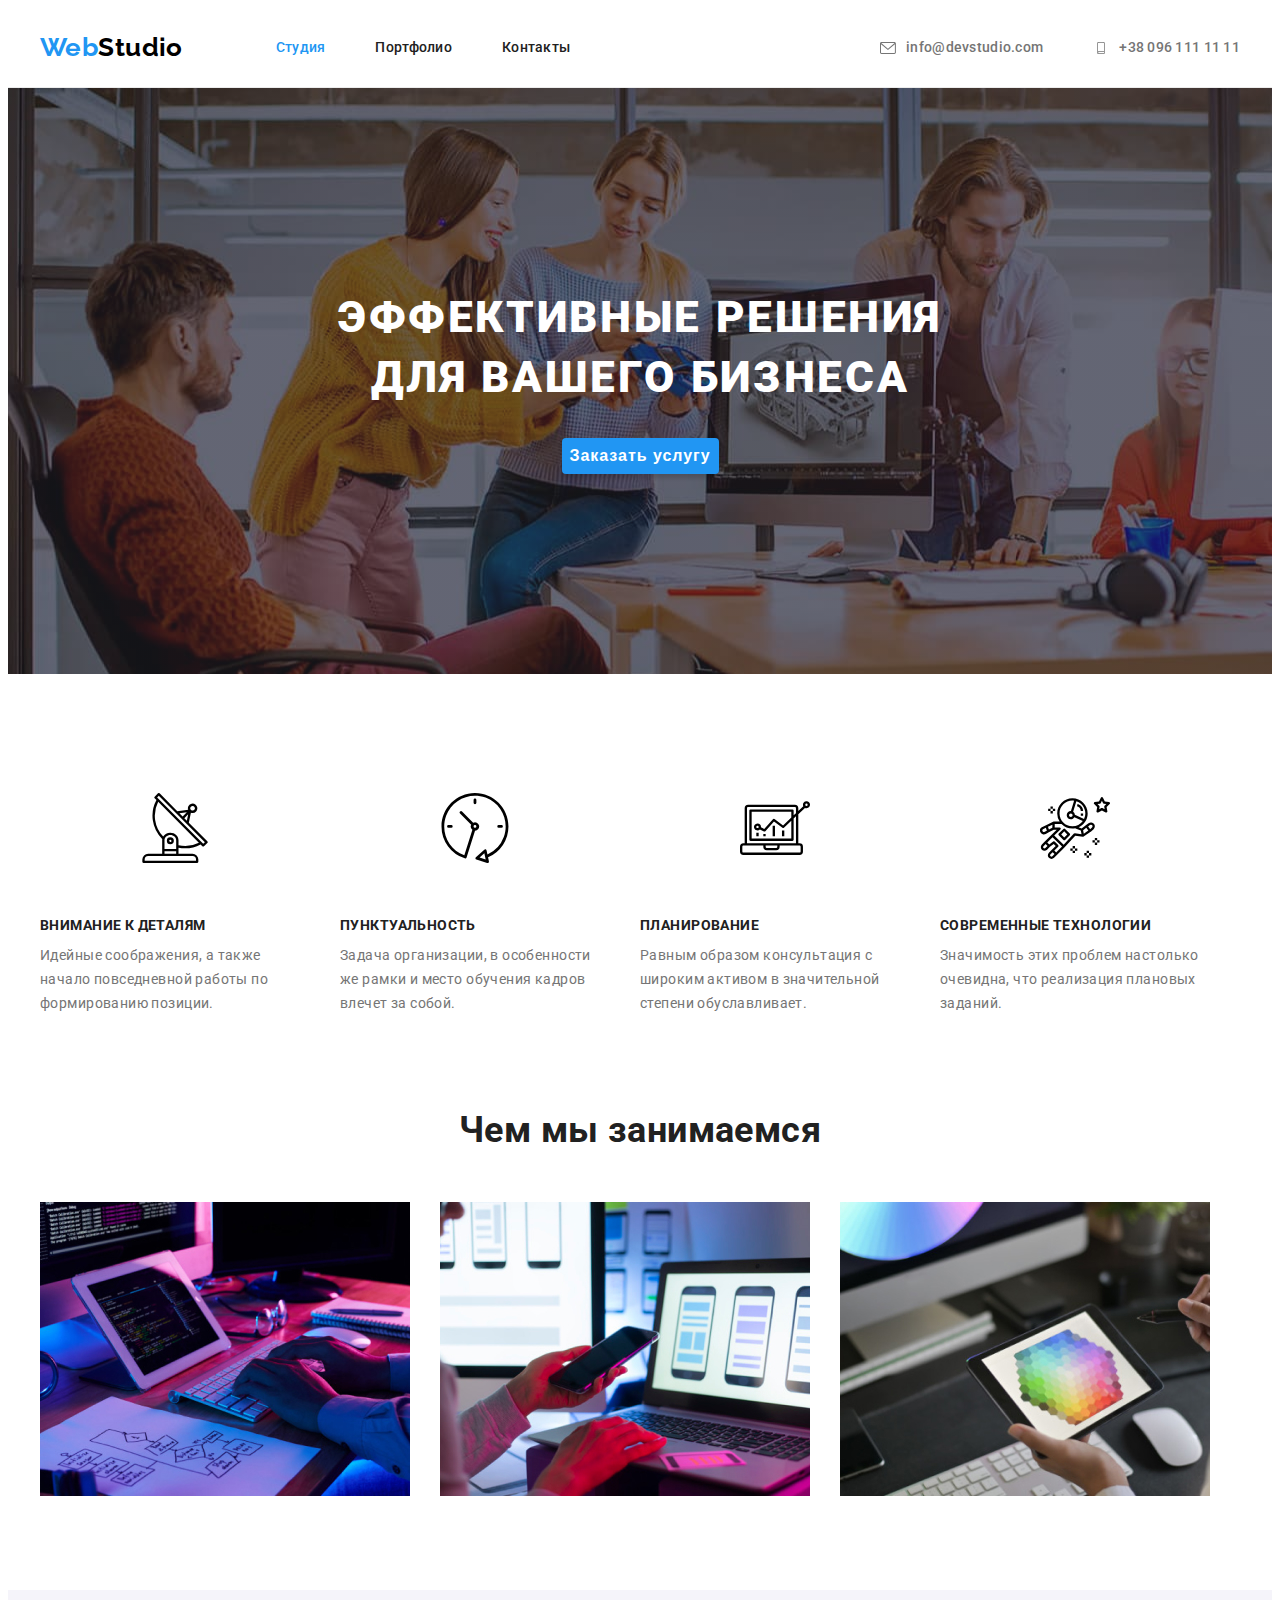
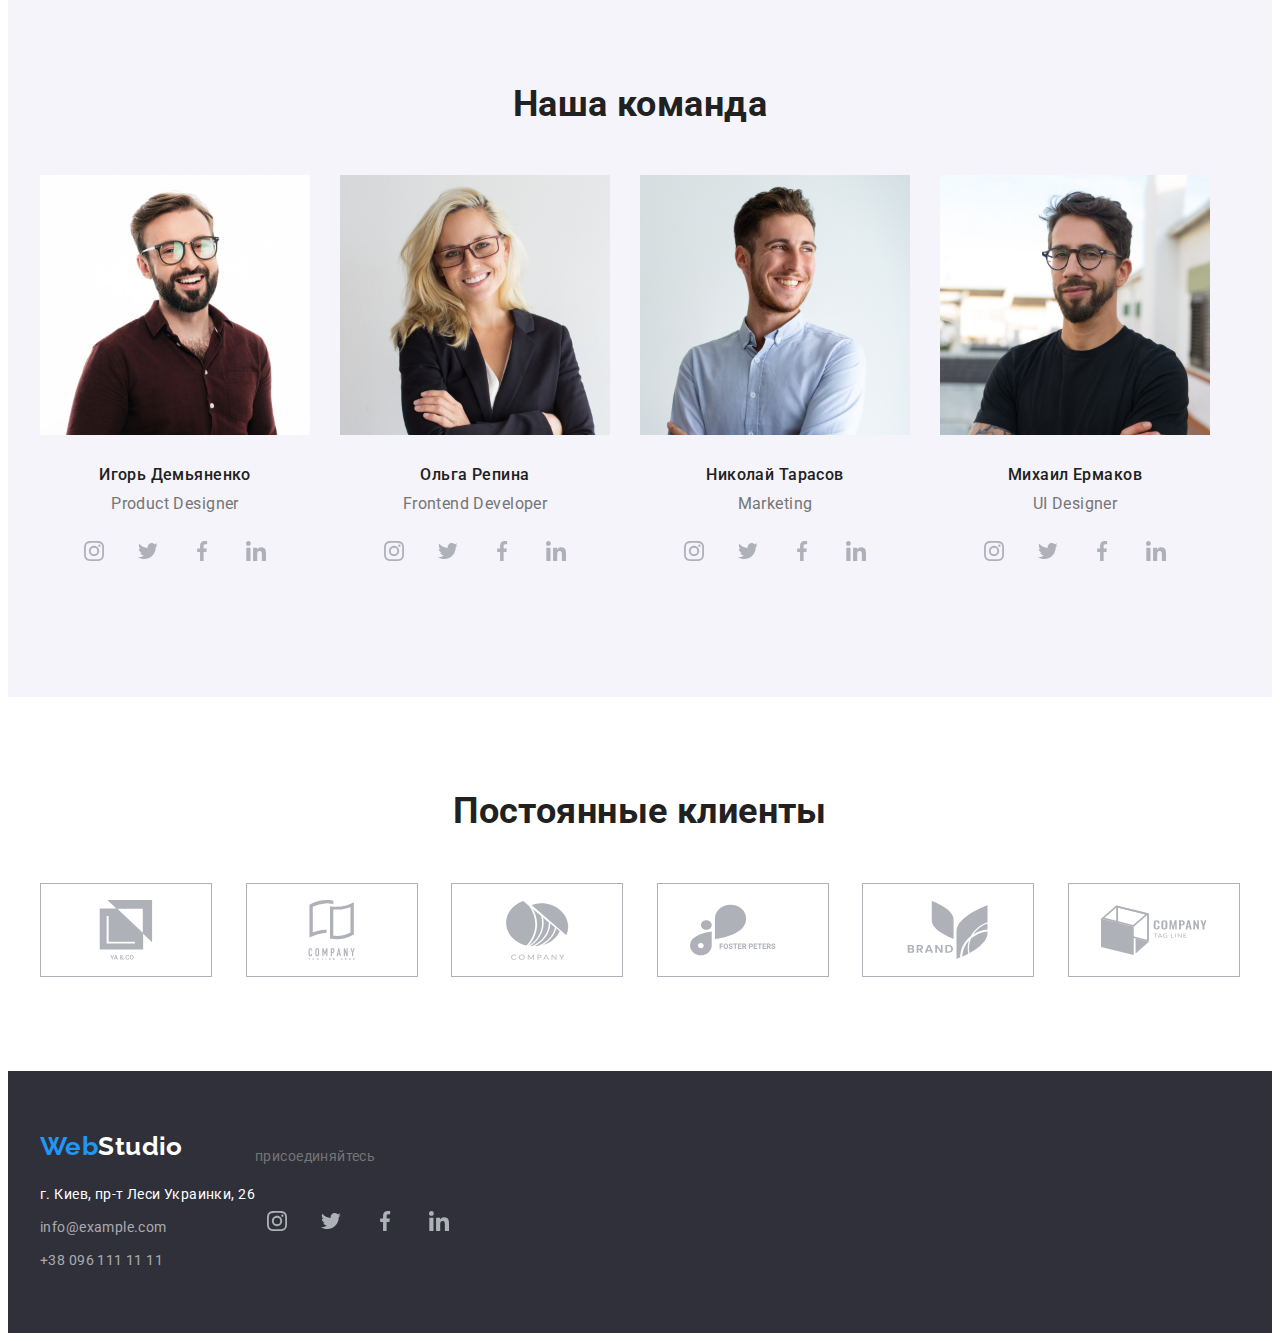
==== commit b006f1a9: "hmw with hero" ====
--- a/index.html
+++ b/index.html
@@ -319,6 +319,7 @@
           </ul>
         </div>
       </section>
+      <!--Клиенты-->
       <section class="section">
         <div class="container">
           <h2 class="clients-title">Постоянные клиенты</h2>
@@ -326,7 +327,7 @@
             <li class="clients-item">
               <a href="" class="clients-icon-link">
                 <div class="clients-icon-container">
-                  <svg class="clients-ion">
+                  <svg class="clients-icon">
                     <use href="./images/sprite.svg#icon-company4"></use>
                   </svg>
                 </div>
@@ -335,7 +336,7 @@
             <li>
               <a href="">
                 <div class="clients-icon-container">
-                  <svg class="clients-ion">
+                  <svg class="clients-icon">
                     <use href="./images/sprite.svg#icon-company"></use>
                   </svg>
                 </div>
@@ -344,7 +345,7 @@
             <li>
               <a href="">
                 <div class="clients-icon-container">
-                  <svg class="clients-ion">
+                  <svg class="clients-icon">
                     <use href="./images/sprite.svg#icon-company1"></use>
                   </svg>
                 </div>
@@ -353,7 +354,7 @@
             <li>
               <a href="">
                 <div class="clients-icon-container">
-                  <svg class="clients-ion">
+                  <svg class="clients-icon">
                     <use href="./images/sprite.svg#icon-group2"></use>
                   </svg>
                 </div>
@@ -362,7 +363,7 @@
             <li>
               <a href="">
                 <div class="clients-icon-container">
-                  <svg class="clients-ion">
+                  <svg class="clients-icon">
                     <use href="./images/sprite.svg#icon-company2"></use>
                   </svg>
                 </div>
@@ -371,7 +372,7 @@
             <li>
               <a href="">
                 <div class="clients-icon-container">
-                  <svg class="clients-ion">
+                  <svg class="clients-icon">
                     <use href="./images/sprite.svg#icon-company3"></use>
                   </svg>
                 </div>
@@ -382,21 +383,66 @@
       </section>
     </main>
     <footer class="footer">
-      <div class="container">
-        <a href="" class="logo"
-          ><span class="colorweb">Web</span><span class="colorstudio-second">Studio</span></a
-        >
-        <address class="footer-address">
-          <p class="footer-text">г. Киев, пр-т Леси Украинки, 26</p>
-          <ul class="footer-list list">
-            <li class="footer-item">
-              <a class="footer-link" href="mailto:info@example.com">info@example.com</a>
-            </li>
-            <li class="footer-item">
-              <a class="footer-link" href="tel:+380961111111">+38 096 111 11 11</a>
-            </li>
-          </ul>
-        </address>
+      <div class="container footer-flex">
+        <div>
+          <a href="" class="logo"
+            ><span class="colorweb">Web</span><span class="colorstudio-second">Studio</span></a
+          >
+          <address class="footer-address">
+            <p class="footer-text">г. Киев, пр-т Леси Украинки, 26</p>
+            <ul class="footer-list list">
+              <li class="footer-item">
+                <a class="footer-link" href="mailto:info@example.com">info@example.com</a>
+              </li>
+              <li class="footer-item">
+                <a class="footer-link" href="tel:+380961111111">+38 096 111 11 11</a>
+              </li>
+            </ul>
+          </address>
+        </div>
+        <div class="connect">
+          <p>присоединяйтесь</p>
+          <div class="connect-links">
+            <ul class="team-icon-list">
+              <li class="team-item-icon">
+                <a href="">
+                  <div class="team-icon-container">
+                    <svg class="team-icon">
+                      <use href="./images/sprite.svg#icon-instagram"></use>
+                    </svg>
+                  </div>
+                </a>
+              </li>
+              <li class="team-item-icon">
+                <a href="">
+                  <div class="team-icon-container">
+                    <svg class="team-icon">
+                      <use href="./images/sprite.svg#icon-Group"></use>
+                    </svg>
+                  </div>
+                </a>
+              </li>
+              <li class="team-item-icon">
+                <a href="">
+                  <div class="team-icon-container">
+                    <svg class="team-icon">
+                      <use href="./images/sprite.svg#icon-facebook"></use>
+                    </svg>
+                  </div>
+                </a>
+              </li>
+              <li class="team-item-icon">
+                <a href="">
+                  <div class="team-icon-container">
+                    <svg class="team-icon">
+                      <use href="./images/sprite.svg#icon-linkedin"></use>
+                    </svg>
+                  </div>
+                </a>
+              </li>
+            </ul>
+          </div>
+        </div>
       </div>
     </footer>
   </body>
--- a/css/style.css
+++ b/css/style.css
@@ -157,7 +157,10 @@
 }
 /* hero */
 .hero {
-  background-color: var(--background-color);
+  background-image: linear-gradient(rgba(47, 48, 58, 0.4), rgba(47, 48, 58, 0.4)),
+    url(../images/Imghero1.jpg);
+  margin: 0 auto;
+  max-width: 1600px;
   text-align: center;
   padding-top: 200px;
   padding-bottom: 200px;
@@ -311,21 +314,23 @@
   display: flex;
   align-items: center;
   justify-content: center;
+  color: #afb1b8;
 }
 .team-icon-container:hover,
 .team-icon-container:focus {
   background-color: var(--accent-color);
   border-radius: 50%;
+  color: #ffffff;
 }
 .team-icon {
   width: 20px;
   height: 20px;
-  fill: #afb1b8;
-}
-.team-icon:hover,
+  fill: currentColor;
+}
+/* .team-icon:hover,
 .team-icon:focus {
   fill: #ffffff;
-}
+} */
 .team-item-icon {
   width: 44px;
   height: 44px;
@@ -355,7 +360,7 @@
   margin-top: 50px;
   margin-bottom: 0;
 }
-.clients-ion {
+.clients-icon {
   width: 106px;
   height: 60px;
   fill: currentColor;
@@ -405,7 +410,12 @@
   margin-bottom: 0;
   color: #ffffff;
 }
-
+.footer-flex {
+  display: flex;
+}
+.connect-links {
+  display: flex;
+}
 /* hero-button */
 
 .hero-button {
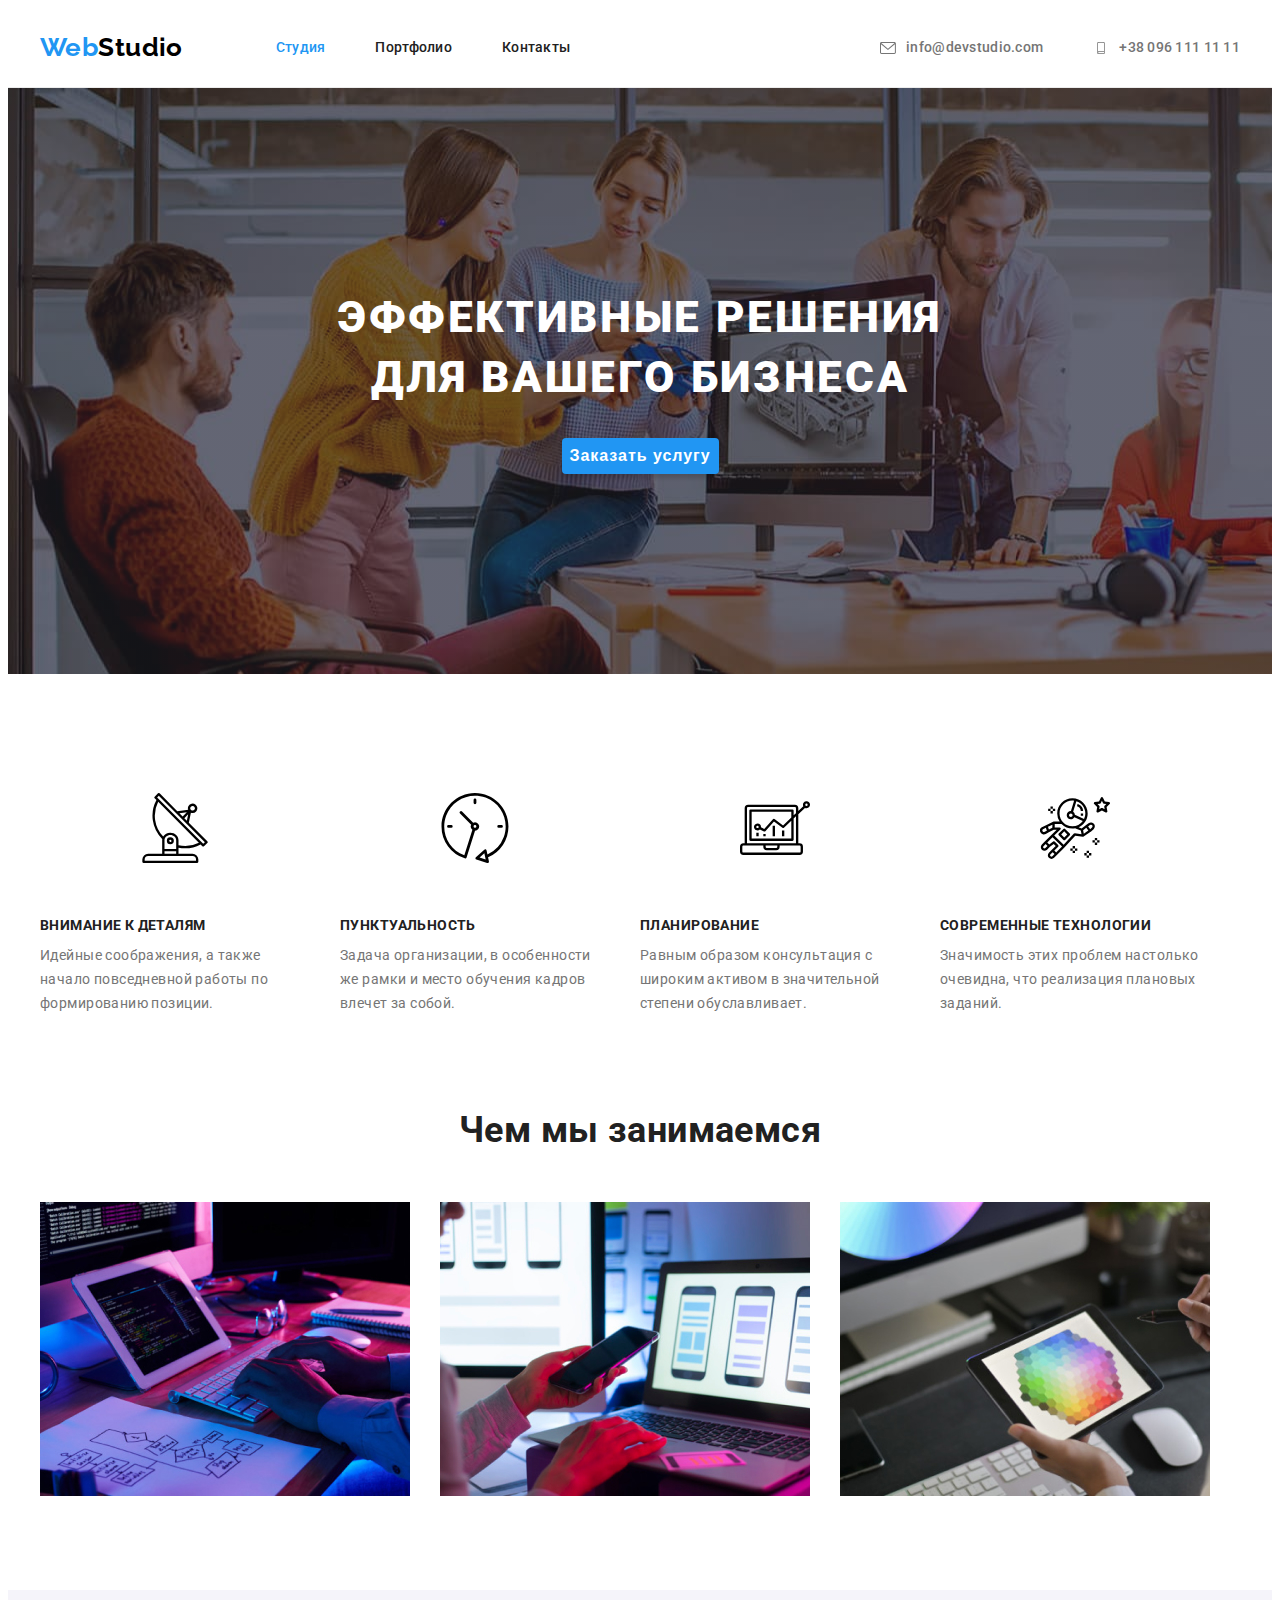
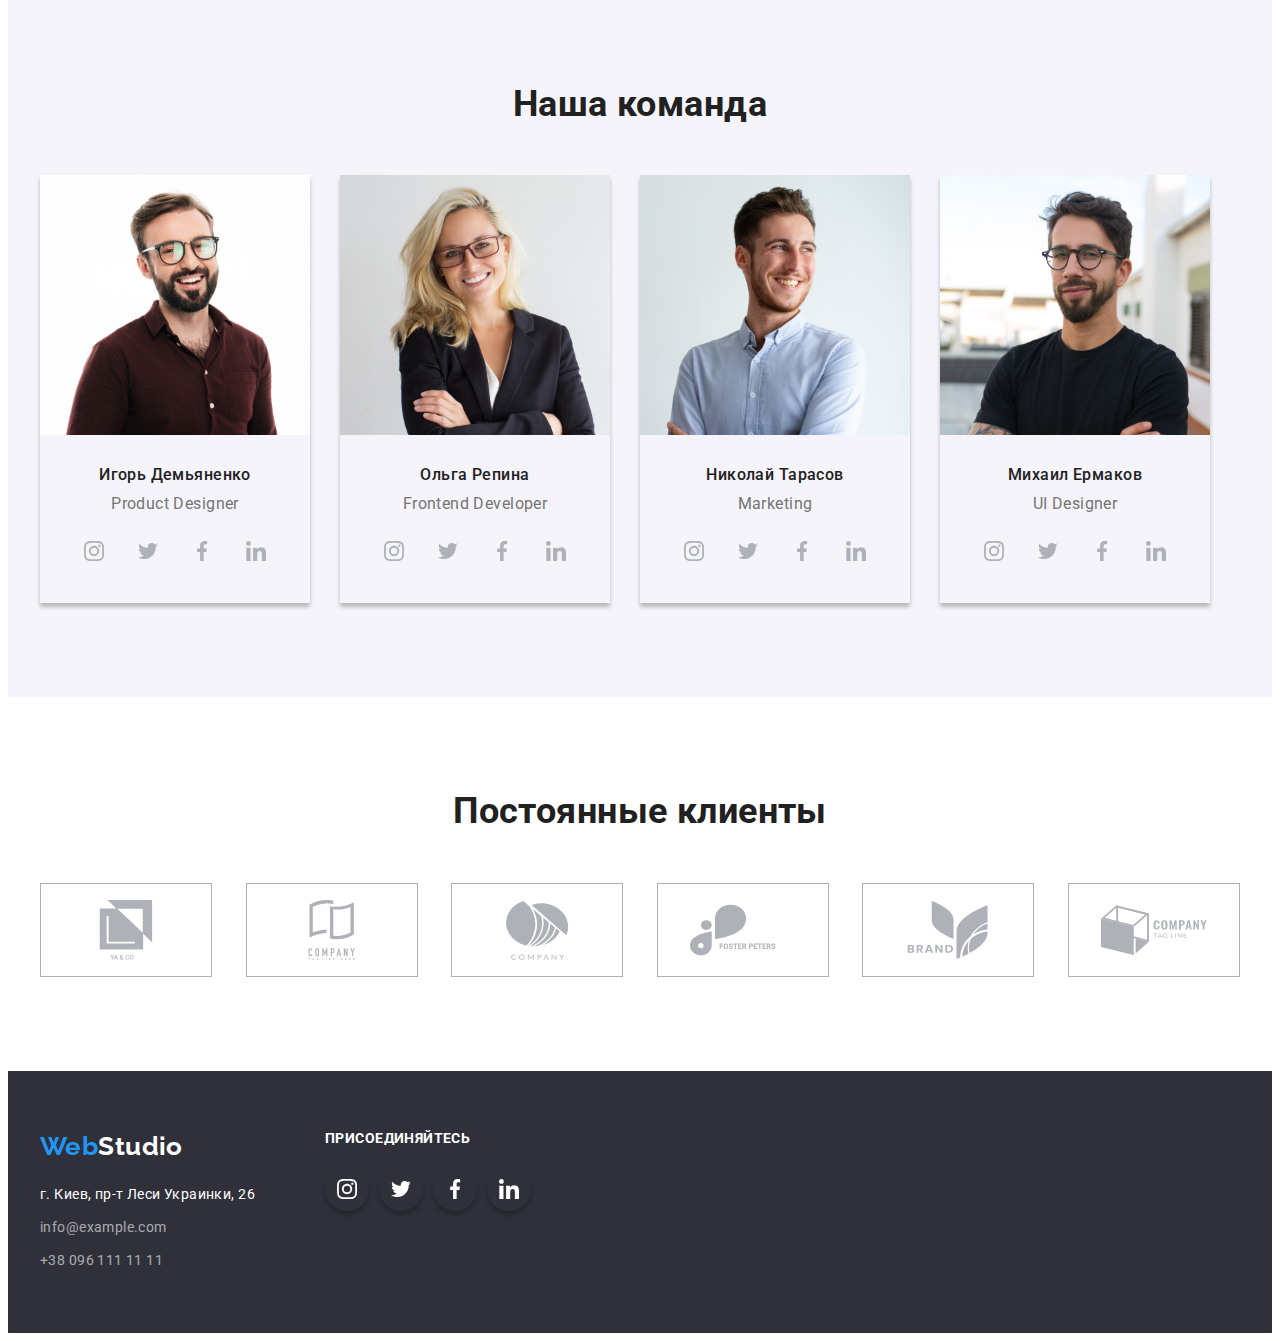
==== commit 2d2f1b77: "hmw4 index done" ====
--- a/index.html
+++ b/index.html
@@ -401,40 +401,40 @@
           </address>
         </div>
         <div class="connect">
-          <p>присоединяйтесь</p>
+          <p class="connect-text">присоединяйтесь</p>
           <div class="connect-links">
-            <ul class="team-icon-list">
-              <li class="team-item-icon">
+            <ul class="connect-icon-list">
+              <li class="connect-item-icon">
                 <a href="">
-                  <div class="team-icon-container">
-                    <svg class="team-icon">
+                  <div class="connect-icon-container">
+                    <svg class="connect-icon">
                       <use href="./images/sprite.svg#icon-instagram"></use>
                     </svg>
                   </div>
                 </a>
               </li>
-              <li class="team-item-icon">
+              <li class="connect-item-icon">
                 <a href="">
-                  <div class="team-icon-container">
-                    <svg class="team-icon">
+                  <div class="connect-icon-container">
+                    <svg class="connect-icon">
                       <use href="./images/sprite.svg#icon-Group"></use>
                     </svg>
                   </div>
                 </a>
               </li>
-              <li class="team-item-icon">
+              <li class="connect-item-icon">
                 <a href="">
-                  <div class="team-icon-container">
-                    <svg class="team-icon">
+                  <div class="connect-icon-container">
+                    <svg class="connect-icon">
                       <use href="./images/sprite.svg#icon-facebook"></use>
                     </svg>
                   </div>
                 </a>
               </li>
-              <li class="team-item-icon">
+              <li class="connect-item-icon">
                 <a href="">
-                  <div class="team-icon-container">
-                    <svg class="team-icon">
+                  <div class="connect-icon-container">
+                    <svg class="connect-icon">
                       <use href="./images/sprite.svg#icon-linkedin"></use>
                     </svg>
                   </div>
--- a/css/style.css
+++ b/css/style.css
@@ -288,6 +288,9 @@
   margin-bottom: 0px;
   padding-left: 0px;
 }
+.team-item {
+  box-shadow: 0px 4px 4px 0px #00000040;
+}
 .team-item:not(:last-child) {
   margin-right: 30px;
 }
@@ -413,8 +416,65 @@
 .footer-flex {
   display: flex;
 }
+
+/* connect */
+
+.connect {
+  margin-left: 70px;
+}
 .connect-links {
   display: flex;
+  height: 44px;
+  margin-top: 20px;
+}
+.connect-text {
+  font-weight: 700;
+  font-size: 14px;
+  line-height: 1.14;
+  letter-spacing: 0.03em;
+  text-transform: uppercase;
+  color: #ffffff;
+  margin: 0;
+}
+.connect-icon-list {
+  list-style: none;
+  padding: 0;
+
+  display: flex;
+  justify-content: center;
+  margin-top: 16px;
+}
+.connect-icon-list {
+  margin: 0;
+}
+.connect-item-icon {
+  width: 44px;
+  height: 44px;
+  display: flex;
+  align-items: center;
+  justify-content: center;
+  box-shadow: 0px 4px 4px 0px #00000040;
+  border-radius: 50%;
+}
+.connect-icon-container {
+  width: 44px;
+  height: 44px;
+  display: flex;
+  align-items: center;
+  justify-content: center;
+  color: #ffffff;
+}
+.connect-icon-container:hover {
+  background-color: var(--accent-color);
+  border-radius: 50%;
+}
+.connect-icon {
+  width: 20px;
+  height: 20px;
+  fill: currentColor;
+}
+.connect-item-icon:not(:last-child) {
+  margin-right: 10px;
 }
 /* hero-button */
 
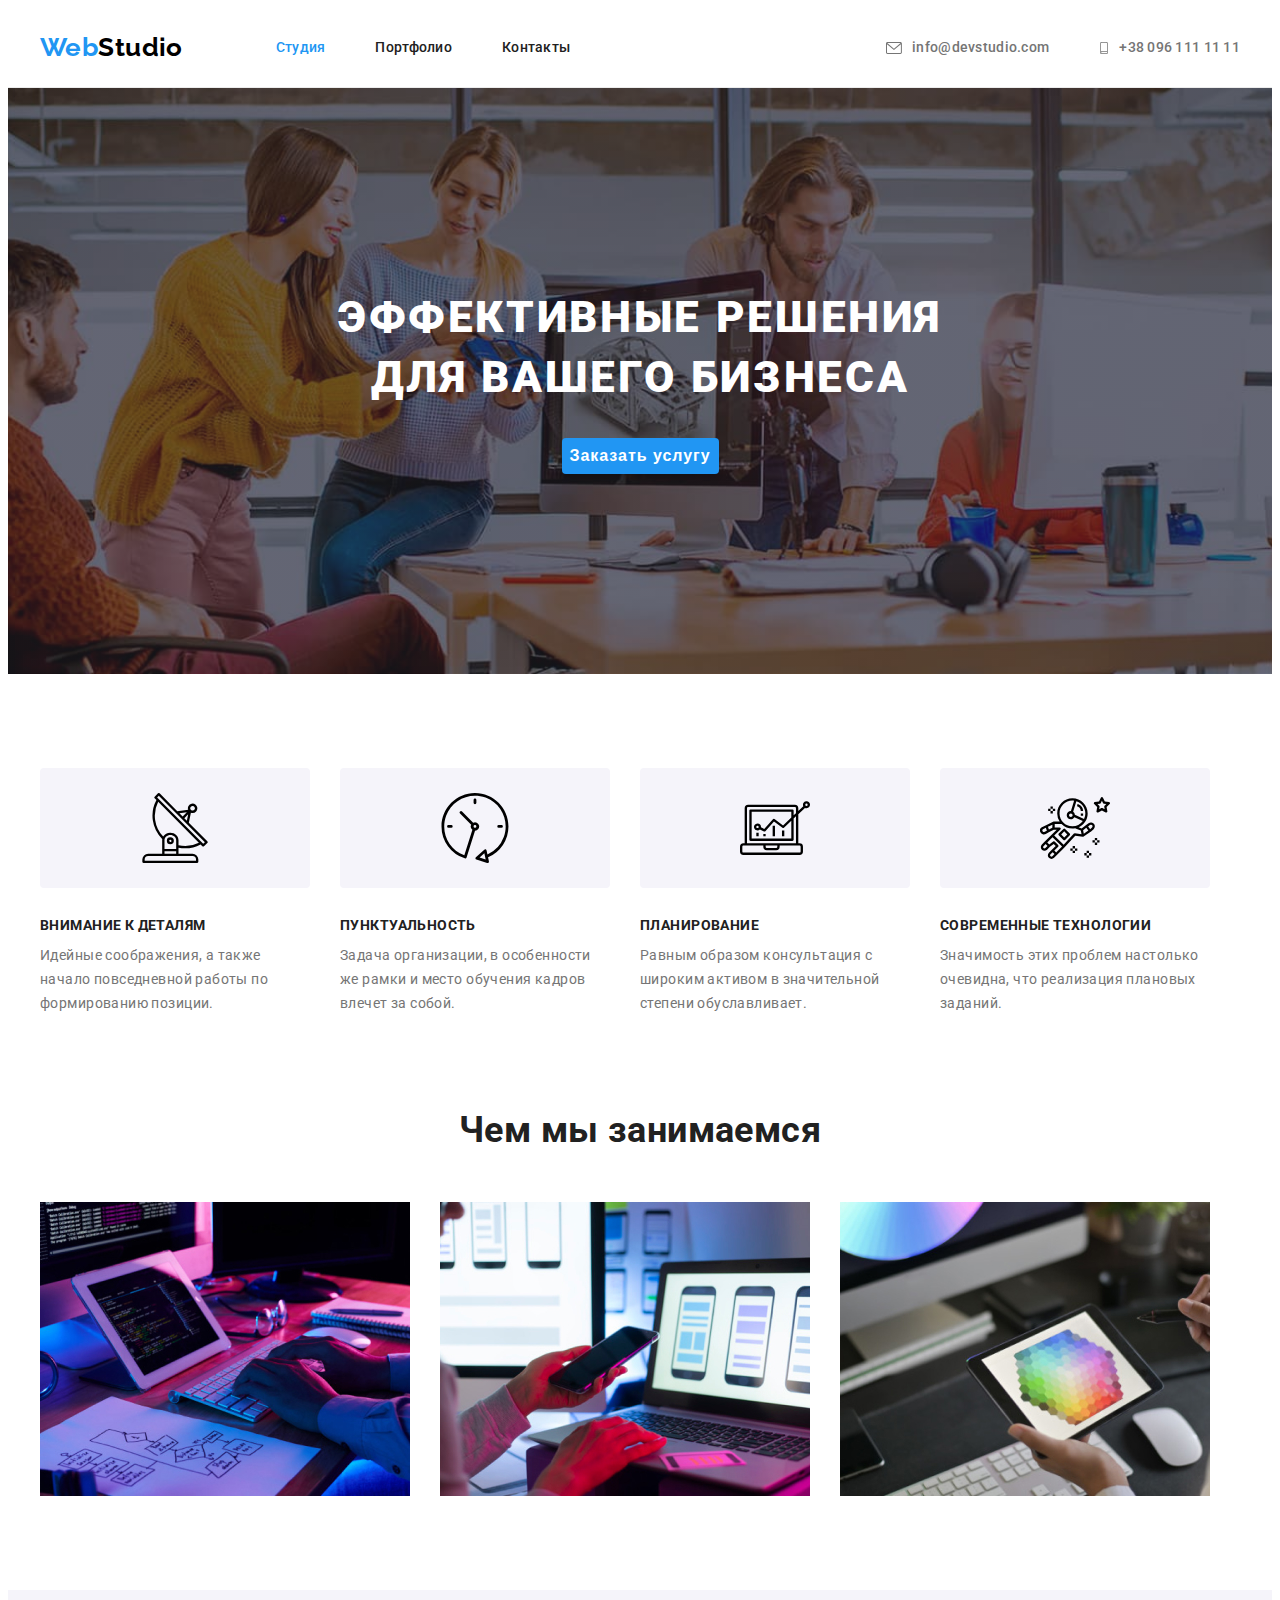
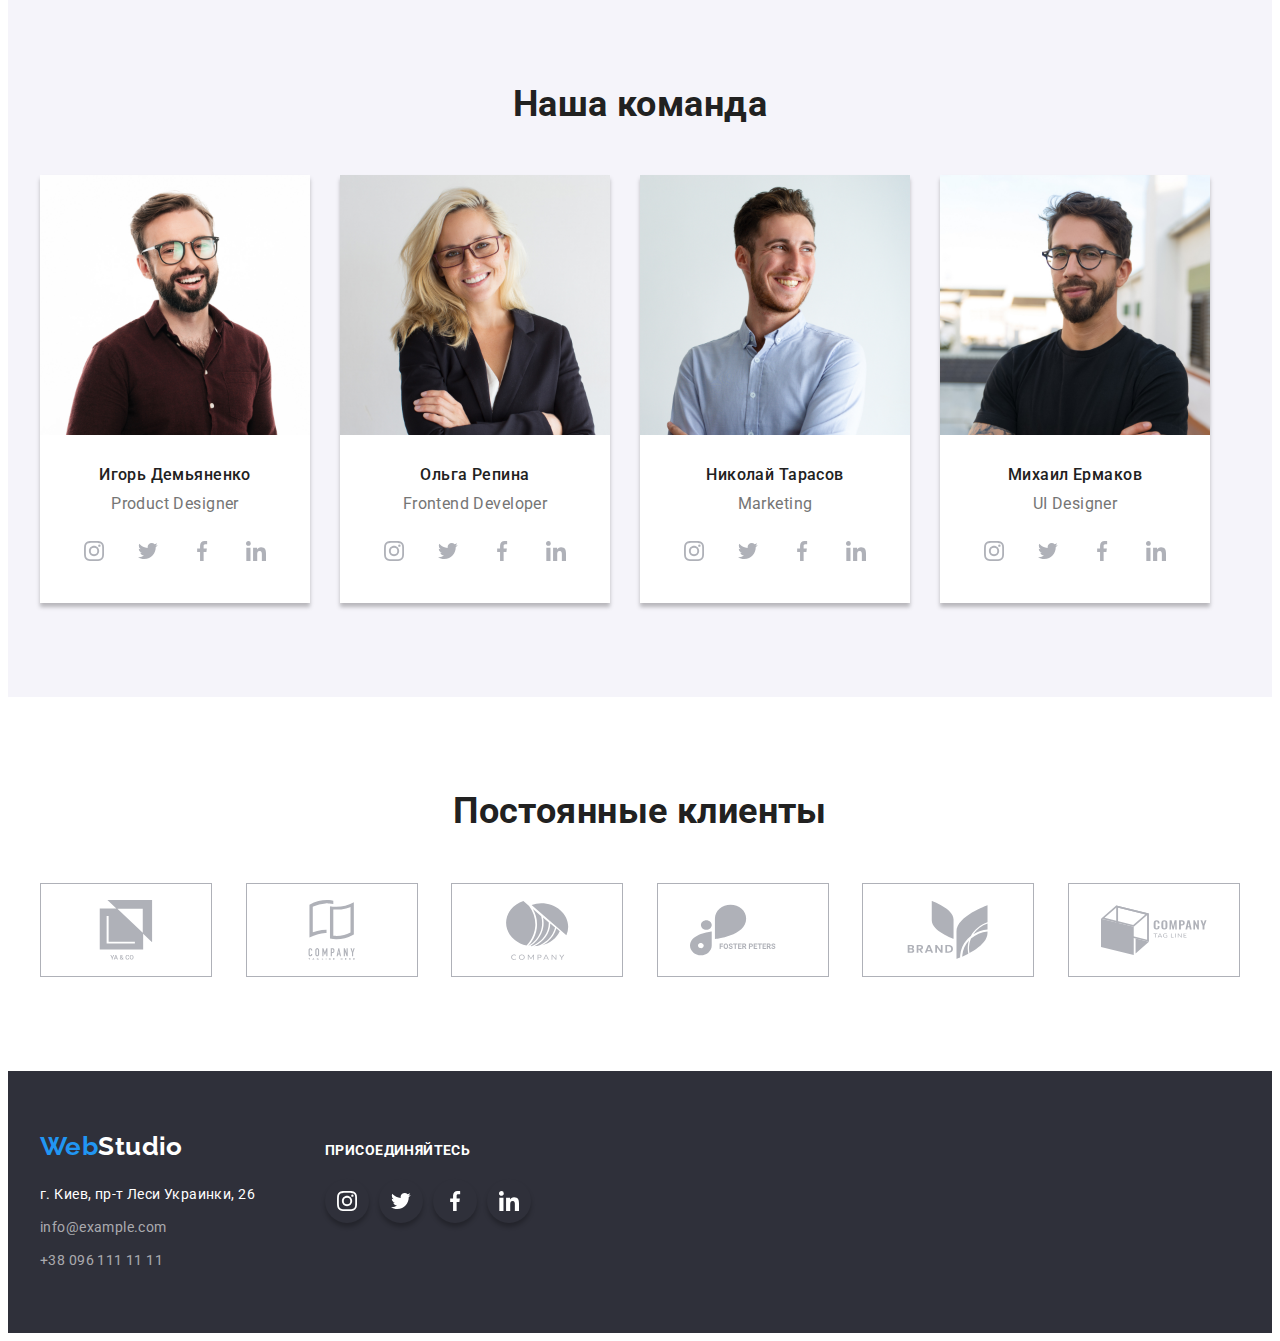
==== commit 72aaf4f4: "index done after correct" ====
--- a/index.html
+++ b/index.html
@@ -38,7 +38,7 @@
         <ul class="contact list">
           <li class="contact-item">
             <a href="mailto:info@devstudio.com" class="contact-link">
-              <svg class="contact-icon mail-icon">
+              <svg class="contact-icon mail-icon" width="16" height="12">
                 <use href="./images/sprite.svg#icon-envelope"></use>
               </svg>
               info@devstudio.com</a
@@ -46,7 +46,7 @@
           </li>
           <li class="contact-item">
             <a href="tel:+380961111111" class="contact-link">
-              <svg class="contact-icon tell-icon">
+              <svg class="contact-icon tell-icon" width="10" height="12">
                 <use href="./images/sprite.svg#icon-smartphone"></use>
               </svg>
               +38 096 111 11 11</a
@@ -143,39 +143,31 @@
                 <p class="team-text">Product Designer</p>
                 <ul class="team-icon-list">
                   <li class="team-item-icon">
-                    <a href="">
-                      <div class="team-icon-container">
-                        <svg class="team-icon">
-                          <use href="./images/sprite.svg#icon-instagram"></use>
-                        </svg>
-                      </div>
-                    </a>
-                  </li>
-                  <li class="team-item-icon">
-                    <a href="">
-                      <div class="team-icon-container">
-                        <svg class="team-icon">
-                          <use href="./images/sprite.svg#icon-Group"></use>
-                        </svg>
-                      </div>
-                    </a>
-                  </li>
-                  <li class="team-item-icon">
-                    <a href="">
-                      <div class="team-icon-container">
-                        <svg class="team-icon">
-                          <use href="./images/sprite.svg#icon-facebook"></use>
-                        </svg>
-                      </div>
-                    </a>
-                  </li>
-                  <li class="team-item-icon">
-                    <a href="">
-                      <div class="team-icon-container">
-                        <svg class="team-icon">
-                          <use href="./images/sprite.svg#icon-linkedin"></use>
-                        </svg>
-                      </div>
+                    <a href="" class="team-link">
+                      <svg class="team-icon">
+                        <use href="./images/sprite.svg#icon-instagram"></use>
+                      </svg>
+                    </a>
+                  </li>
+                  <li class="team-item-icon">
+                    <a href="" class="team-link">
+                      <svg class="team-icon">
+                        <use href="./images/sprite.svg#icon-Group"></use>
+                      </svg>
+                    </a>
+                  </li>
+                  <li class="team-item-icon">
+                    <a href="" class="team-link">
+                      <svg class="team-icon">
+                        <use href="./images/sprite.svg#icon-facebook"></use>
+                      </svg>
+                    </a>
+                  </li>
+                  <li class="team-item-icon">
+                    <a href="" class="team-link">
+                      <svg class="team-icon">
+                        <use href="./images/sprite.svg#icon-linkedin"></use>
+                      </svg>
                     </a>
                   </li>
                 </ul>
@@ -188,39 +180,31 @@
                 <p class="team-text">Frontend Developer</p>
                 <ul class="team-icon-list">
                   <li class="team-item-icon">
-                    <a href="">
-                      <div class="team-icon-container">
-                        <svg class="team-icon">
-                          <use href="./images/sprite.svg#icon-instagram"></use>
-                        </svg>
-                      </div>
-                    </a>
-                  </li>
-                  <li class="team-item-icon">
-                    <a href="">
-                      <div class="team-icon-container">
-                        <svg class="team-icon">
-                          <use href="./images/sprite.svg#icon-Group"></use>
-                        </svg>
-                      </div>
-                    </a>
-                  </li>
-                  <li class="team-item-icon">
-                    <a href="">
-                      <div class="team-icon-container">
-                        <svg class="team-icon">
-                          <use href="./images/sprite.svg#icon-facebook"></use>
-                        </svg>
-                      </div>
-                    </a>
-                  </li>
-                  <li class="team-item-icon">
-                    <a href="">
-                      <div class="team-icon-container">
-                        <svg class="team-icon">
-                          <use href="./images/sprite.svg#icon-linkedin"></use>
-                        </svg>
-                      </div>
+                    <a href="" class="team-link">
+                      <svg class="team-icon">
+                        <use href="./images/sprite.svg#icon-instagram"></use>
+                      </svg>
+                    </a>
+                  </li>
+                  <li class="team-item-icon">
+                    <a href="" class="team-link">
+                      <svg class="team-icon">
+                        <use href="./images/sprite.svg#icon-Group"></use>
+                      </svg>
+                    </a>
+                  </li>
+                  <li class="team-item-icon">
+                    <a href="" class="team-link">
+                      <svg class="team-icon">
+                        <use href="./images/sprite.svg#icon-facebook"></use>
+                      </svg>
+                    </a>
+                  </li>
+                  <li class="team-item-icon">
+                    <a href="" class="team-link">
+                      <svg class="team-icon">
+                        <use href="./images/sprite.svg#icon-linkedin"></use>
+                      </svg>
                     </a>
                   </li>
                 </ul>
@@ -233,39 +217,31 @@
                 <p class="team-text">Marketing</p>
                 <ul class="team-icon-list">
                   <li class="team-item-icon">
-                    <a href="">
-                      <div class="team-icon-container">
-                        <svg class="team-icon">
-                          <use href="./images/sprite.svg#icon-instagram"></use>
-                        </svg>
-                      </div>
-                    </a>
-                  </li>
-                  <li class="team-item-icon">
-                    <a href="">
-                      <div class="team-icon-container">
-                        <svg class="team-icon">
-                          <use href="./images/sprite.svg#icon-Group"></use>
-                        </svg>
-                      </div>
-                    </a>
-                  </li>
-                  <li class="team-item-icon">
-                    <a href="">
-                      <div class="team-icon-container">
-                        <svg class="team-icon">
-                          <use href="./images/sprite.svg#icon-facebook"></use>
-                        </svg>
-                      </div>
-                    </a>
-                  </li>
-                  <li class="team-item-icon">
-                    <a href="">
-                      <div class="team-icon-container">
-                        <svg class="team-icon">
-                          <use href="./images/sprite.svg#icon-linkedin"></use>
-                        </svg>
-                      </div>
+                    <a href="" class="team-link">
+                      <svg class="team-icon">
+                        <use href="./images/sprite.svg#icon-instagram"></use>
+                      </svg>
+                    </a>
+                  </li>
+                  <li class="team-item-icon">
+                    <a href="" class="team-link">
+                      <svg class="team-icon">
+                        <use href="./images/sprite.svg#icon-Group"></use>
+                      </svg>
+                    </a>
+                  </li>
+                  <li class="team-item-icon">
+                    <a href="" class="team-link">
+                      <svg class="team-icon">
+                        <use href="./images/sprite.svg#icon-facebook"></use>
+                      </svg>
+                    </a>
+                  </li>
+                  <li class="team-item-icon">
+                    <a href="" class="team-link">
+                      <svg class="team-icon">
+                        <use href="./images/sprite.svg#icon-linkedin"></use>
+                      </svg>
                     </a>
                   </li>
                 </ul>
@@ -278,39 +254,31 @@
                 <p class="team-text">UI Designer</p>
                 <ul class="team-icon-list">
                   <li class="team-item-icon">
-                    <a href="">
-                      <div class="team-icon-container">
-                        <svg class="team-icon">
-                          <use href="./images/sprite.svg#icon-instagram"></use>
-                        </svg>
-                      </div>
-                    </a>
-                  </li>
-                  <li class="team-item-icon">
-                    <a href="">
-                      <div class="team-icon-container">
-                        <svg class="team-icon">
-                          <use href="./images/sprite.svg#icon-Group"></use>
-                        </svg>
-                      </div>
-                    </a>
-                  </li>
-                  <li class="team-item-icon">
-                    <a href="">
-                      <div class="team-icon-container">
-                        <svg class="team-icon">
-                          <use href="./images/sprite.svg#icon-facebook"></use>
-                        </svg>
-                      </div>
-                    </a>
-                  </li>
-                  <li class="team-item-icon">
-                    <a href="">
-                      <div class="team-icon-container">
-                        <svg class="team-icon">
-                          <use href="./images/sprite.svg#icon-linkedin"></use>
-                        </svg>
-                      </div>
+                    <a href="" class="team-link">
+                      <svg class="team-icon">
+                        <use href="./images/sprite.svg#icon-instagram"></use>
+                      </svg>
+                    </a>
+                  </li>
+                  <li class="team-item-icon">
+                    <a href="" class="team-link">
+                      <svg class="team-icon">
+                        <use href="./images/sprite.svg#icon-Group"></use>
+                      </svg>
+                    </a>
+                  </li>
+                  <li class="team-item-icon">
+                    <a href="" class="team-link">
+                      <svg class="team-icon">
+                        <use href="./images/sprite.svg#icon-facebook"></use>
+                      </svg>
+                    </a>
+                  </li>
+                  <li class="team-item-icon">
+                    <a href="" class="team-link">
+                      <svg class="team-icon">
+                        <use href="./images/sprite.svg#icon-linkedin"></use>
+                      </svg>
                     </a>
                   </li>
                 </ul>
@@ -326,56 +294,44 @@
           <ul class="clients-list list">
             <li class="clients-item">
               <a href="" class="clients-icon-link">
-                <div class="clients-icon-container">
-                  <svg class="clients-icon">
-                    <use href="./images/sprite.svg#icon-company4"></use>
-                  </svg>
-                </div>
-              </a>
-            </li>
-            <li>
-              <a href="">
-                <div class="clients-icon-container">
-                  <svg class="clients-icon">
-                    <use href="./images/sprite.svg#icon-company"></use>
-                  </svg>
-                </div>
-              </a>
-            </li>
-            <li>
-              <a href="">
-                <div class="clients-icon-container">
-                  <svg class="clients-icon">
-                    <use href="./images/sprite.svg#icon-company1"></use>
-                  </svg>
-                </div>
-              </a>
-            </li>
-            <li>
-              <a href="">
-                <div class="clients-icon-container">
-                  <svg class="clients-icon">
-                    <use href="./images/sprite.svg#icon-group2"></use>
-                  </svg>
-                </div>
-              </a>
-            </li>
-            <li>
-              <a href="">
-                <div class="clients-icon-container">
-                  <svg class="clients-icon">
-                    <use href="./images/sprite.svg#icon-company2"></use>
-                  </svg>
-                </div>
-              </a>
-            </li>
-            <li>
-              <a href="">
-                <div class="clients-icon-container">
-                  <svg class="clients-icon">
-                    <use href="./images/sprite.svg#icon-company3"></use>
-                  </svg>
-                </div>
+                <svg class="clients-icon">
+                  <use href="./images/sprite.svg#icon-company4"></use>
+                </svg>
+              </a>
+            </li>
+            <li>
+              <a href="" class="clients-icon-link">
+                <svg class="clients-icon">
+                  <use href="./images/sprite.svg#icon-company"></use>
+                </svg>
+              </a>
+            </li>
+            <li>
+              <a href="" class="clients-icon-link">
+                <svg class="clients-icon">
+                  <use href="./images/sprite.svg#icon-company1"></use>
+                </svg>
+              </a>
+            </li>
+            <li>
+              <a href="" class="clients-icon-link">
+                <svg class="clients-icon">
+                  <use href="./images/sprite.svg#icon-group2"></use>
+                </svg>
+              </a>
+            </li>
+            <li>
+              <a href="" class="clients-icon-link">
+                <svg class="clients-icon">
+                  <use href="./images/sprite.svg#icon-company2"></use>
+                </svg>
+              </a>
+            </li>
+            <li>
+              <a href="" class="clients-icon-link">
+                <svg class="clients-icon">
+                  <use href="./images/sprite.svg#icon-company3"></use>
+                </svg>
               </a>
             </li>
           </ul>
@@ -402,46 +358,37 @@
         </div>
         <div class="connect">
           <p class="connect-text">присоединяйтесь</p>
-          <div class="connect-links">
-            <ul class="connect-icon-list">
-              <li class="connect-item-icon">
-                <a href="">
-                  <div class="connect-icon-container">
-                    <svg class="connect-icon">
-                      <use href="./images/sprite.svg#icon-instagram"></use>
-                    </svg>
-                  </div>
-                </a>
-              </li>
-              <li class="connect-item-icon">
-                <a href="">
-                  <div class="connect-icon-container">
-                    <svg class="connect-icon">
-                      <use href="./images/sprite.svg#icon-Group"></use>
-                    </svg>
-                  </div>
-                </a>
-              </li>
-              <li class="connect-item-icon">
-                <a href="">
-                  <div class="connect-icon-container">
-                    <svg class="connect-icon">
-                      <use href="./images/sprite.svg#icon-facebook"></use>
-                    </svg>
-                  </div>
-                </a>
-              </li>
-              <li class="connect-item-icon">
-                <a href="">
-                  <div class="connect-icon-container">
-                    <svg class="connect-icon">
-                      <use href="./images/sprite.svg#icon-linkedin"></use>
-                    </svg>
-                  </div>
-                </a>
-              </li>
-            </ul>
-          </div>
+
+          <ul class="connect-icon-list list">
+            <li class="connect-item-icon">
+              <a href="" class="connect-icon-link">
+                <svg class="connect-icon">
+                  <use href="./images/sprite.svg#icon-instagram"></use>
+                </svg>
+              </a>
+            </li>
+            <li class="connect-item-icon">
+              <a href="" class="connect-icon-link">
+                <svg class="connect-icon">
+                  <use href="./images/sprite.svg#icon-Group"></use>
+                </svg>
+              </a>
+            </li>
+            <li class="connect-item-icon">
+              <a href="" class="connect-icon-link">
+                <svg class="connect-icon">
+                  <use href="./images/sprite.svg#icon-facebook"></use>
+                </svg>
+              </a>
+            </li>
+            <li class="connect-item-icon">
+              <a href="" class="connect-icon-link">
+                <svg class="connect-icon">
+                  <use href="./images/sprite.svg#icon-linkedin"></use>
+                </svg>
+              </a>
+            </li>
+          </ul>
         </div>
       </div>
     </footer>
--- a/css/style.css
+++ b/css/style.css
@@ -145,8 +145,6 @@
 }
 
 .contact-icon {
-  width: 16px;
-  height: 12px;
   margin-right: 10px;
   fill: currentColor;
 }
@@ -159,6 +157,9 @@
 .hero {
   background-image: linear-gradient(rgba(47, 48, 58, 0.4), rgba(47, 48, 58, 0.4)),
     url(../images/Imghero1.jpg);
+  background-repeat: no-repeat;
+  background-size: cover;
+  background-position: center;
   margin: 0 auto;
   max-width: 1600px;
   text-align: center;
@@ -219,6 +220,8 @@
   display: flex;
   justify-content: center;
   align-items: center;
+  background: #f5f4fa;
+  border-radius: 4px;
 }
 /* works */
 
@@ -290,6 +293,7 @@
 }
 .team-item {
   box-shadow: 0px 4px 4px 0px #00000040;
+  background-color: #ffffff;
 }
 .team-item:not(:last-child) {
   margin-right: 30px;
@@ -311,7 +315,7 @@
   justify-content: center;
   margin-top: 16px;
 }
-.team-icon-container {
+.team-link {
   width: 44px;
   height: 44px;
   display: flex;
@@ -319,8 +323,8 @@
   justify-content: center;
   color: #afb1b8;
 }
-.team-icon-container:hover,
-.team-icon-container:focus {
+.team-link:hover,
+.team-link:focus {
   background-color: var(--accent-color);
   border-radius: 50%;
   color: #ffffff;
@@ -337,9 +341,6 @@
 .team-item-icon {
   width: 44px;
   height: 44px;
-  display: flex;
-  align-items: center;
-  justify-content: center;
 }
 .team-item-icon:not(:last-child) {
   margin-right: 10px;
@@ -369,7 +370,7 @@
   fill: currentColor;
 }
 
-.clients-icon-container {
+.clients-icon-link {
   width: 170px;
   height: 92px;
   display: flex;
@@ -378,8 +379,8 @@
   border: 1px solid #afb1b8;
   color: #afb1b8;
 }
-.clients-icon-container:hover,
-.clients-icon-container:focus {
+.clients-icon-link:hover,
+.clients-icon-link:focus {
   border: 1px solid var(--accent-color);
   color: var(--accent-color);
 }
@@ -415,6 +416,7 @@
 }
 .footer-flex {
   display: flex;
+  align-items: baseline;
 }
 
 /* connect */
@@ -422,11 +424,7 @@
 .connect {
   margin-left: 70px;
 }
-.connect-links {
-  display: flex;
-  height: 44px;
-  margin-top: 20px;
-}
+
 .connect-text {
   font-weight: 700;
   font-size: 14px;
@@ -437,16 +435,14 @@
   margin: 0;
 }
 .connect-icon-list {
-  list-style: none;
   padding: 0;
 
   display: flex;
   justify-content: center;
-  margin-top: 16px;
-}
-.connect-icon-list {
-  margin: 0;
-}
+  margin-top: 20px;
+  margin-bottom: 0;
+}
+
 .connect-item-icon {
   width: 44px;
   height: 44px;
@@ -456,7 +452,7 @@
   box-shadow: 0px 4px 4px 0px #00000040;
   border-radius: 50%;
 }
-.connect-icon-container {
+.connect-icon-link {
   width: 44px;
   height: 44px;
   display: flex;
@@ -464,7 +460,8 @@
   justify-content: center;
   color: #ffffff;
 }
-.connect-icon-container:hover {
+.connect-icon-link:hover,
+.connect-icon-link:focus {
   background-color: var(--accent-color);
   border-radius: 50%;
 }
@@ -566,6 +563,13 @@
   margin-right: 30px;
   margin-bottom: 30px;
 }
+.projects-item:hover {
+  box-shadow: 1px 4px 6px 0px #00000029;
+
+  box-shadow: 0px 4px 4px 0px #0000000f;
+
+  box-shadow: 0px 1px 1px 0px #0000001f;
+}
 .projects-item:nth-child(3n) {
   margin-right: 0;
 }
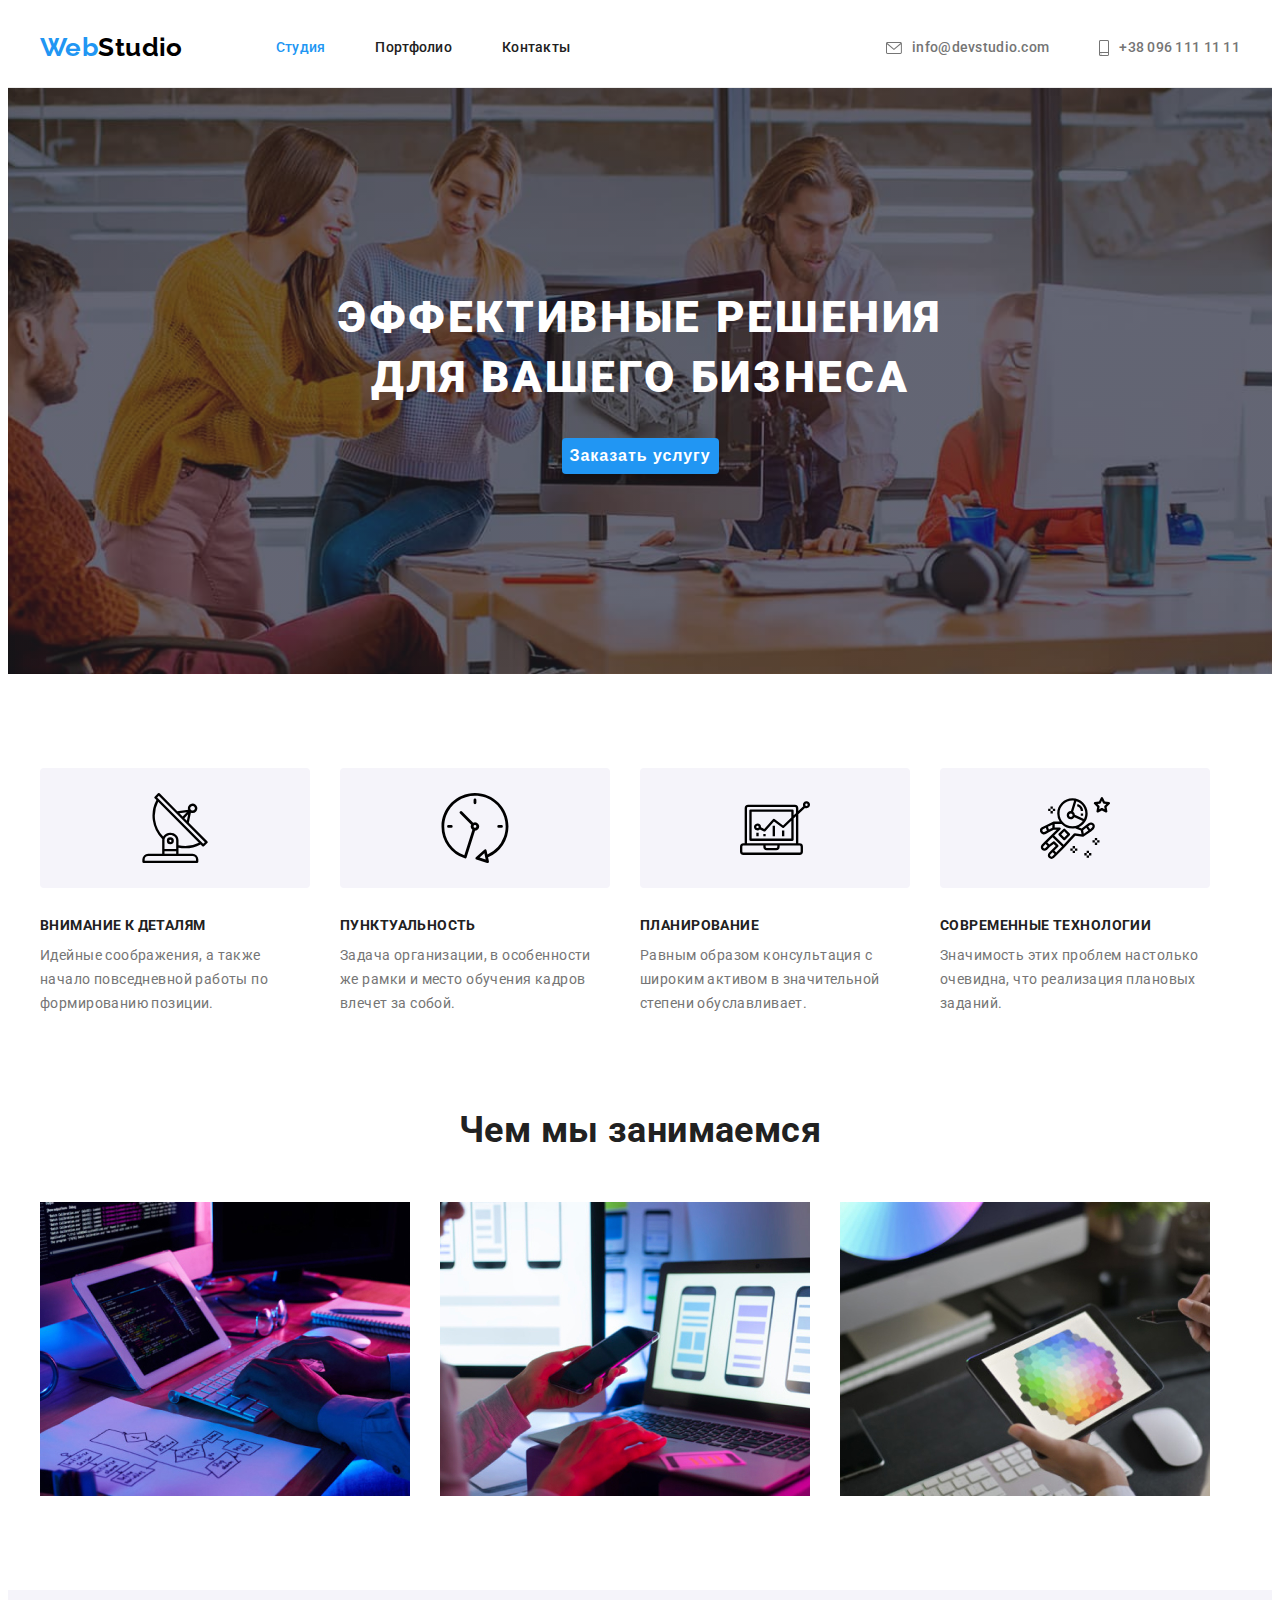
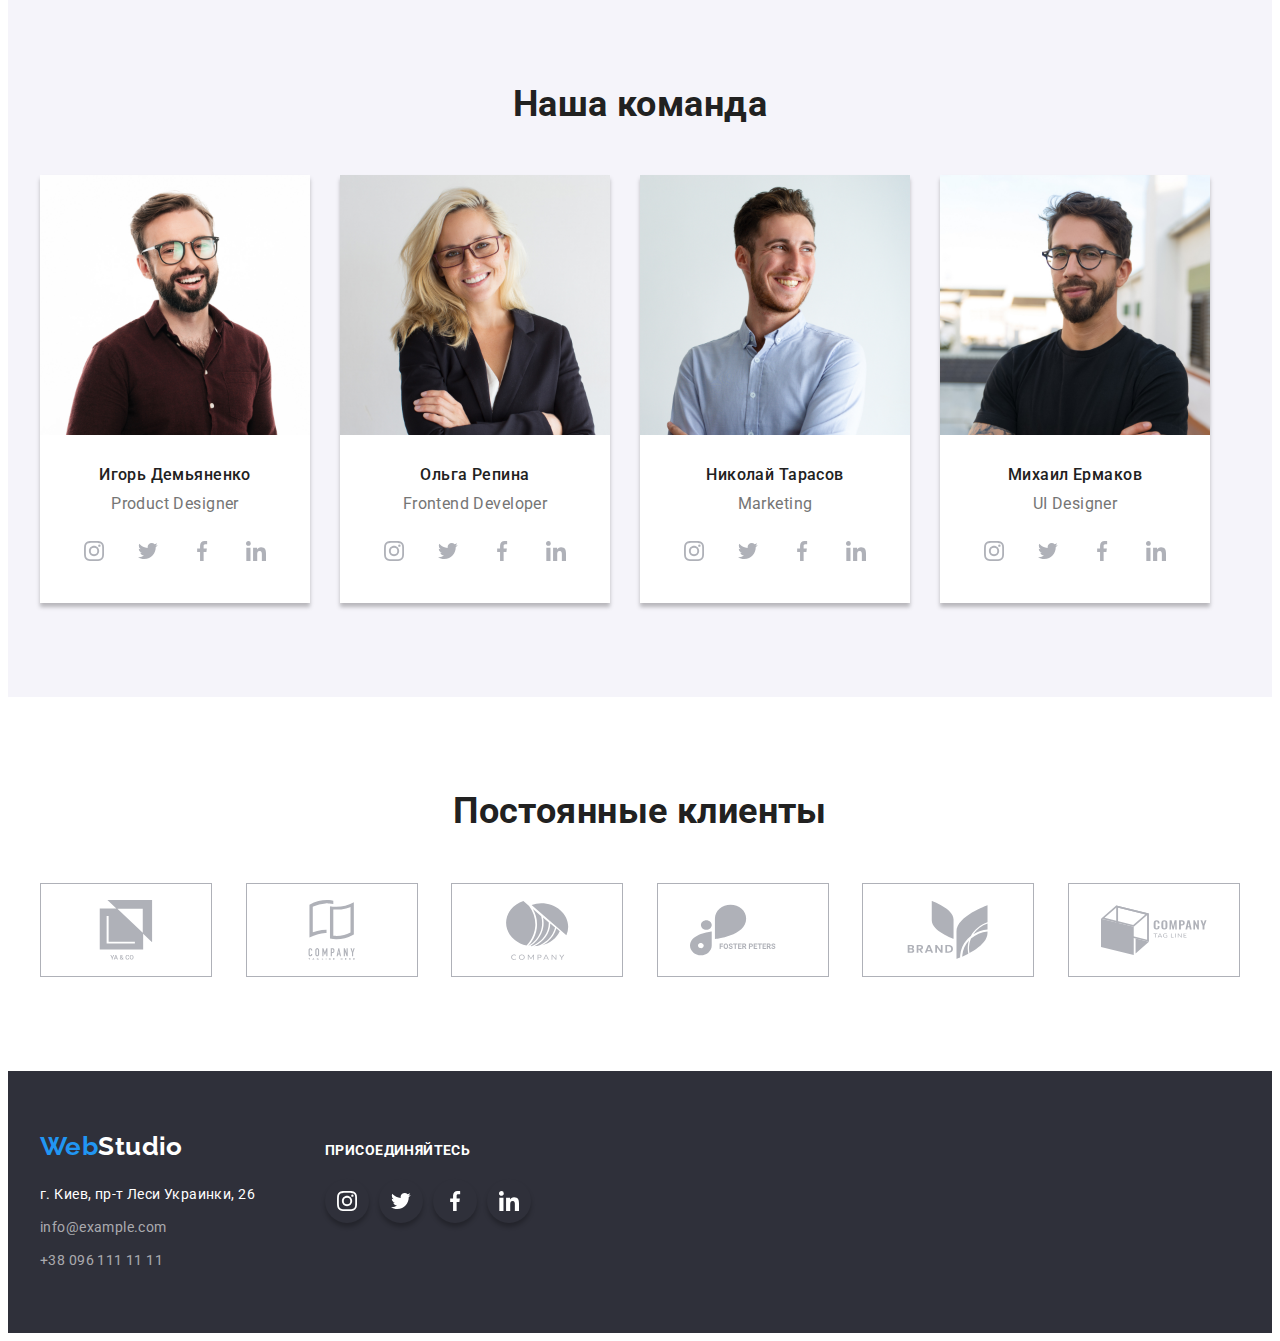
==== commit 8aa68e47: "hmw4 final done" ====
--- a/index.html
+++ b/index.html
@@ -46,7 +46,7 @@
           </li>
           <li class="contact-item">
             <a href="tel:+380961111111" class="contact-link">
-              <svg class="contact-icon tell-icon" width="10" height="12">
+              <svg class="contact-icon tell-icon" width="10" height="16">
                 <use href="./images/sprite.svg#icon-smartphone"></use>
               </svg>
               +38 096 111 11 11</a
--- a/css/style.css
+++ b/css/style.css
@@ -532,7 +532,16 @@
 }
 /* button-filter */
 
-.button-filter-first {
+.button-filter {
+  background-color: #f5f4fa;
+  cursor: pointer;
+  color: var(--secondary-text-color);
+  border-color: transparent;
+  border-radius: 4px;
+  padding: 6px 22px;
+}
+.button-filter:hover,
+.button-filter:focus {
   color: #fff;
   background-color: var(--accent-color);
   cursor: pointer;
@@ -541,13 +550,6 @@
   box-shadow: 0px 3px 1px rgba(0, 0, 0, 0.1), 0px 1px 2px rgba(0, 0, 0, 0.08),
     0px 2px 2px rgba(0, 0, 0, 0.12);
 }
-.button-filter {
-  background-color: #f5f4fa;
-  cursor: pointer;
-  color: var(--secondary-text-color);
-  border-color: transparent;
-  border-radius: 4px;
-}
 /* projects */
 
 .projects-list {
@@ -563,25 +565,25 @@
   margin-right: 30px;
   margin-bottom: 30px;
 }
-.projects-item:hover {
-  box-shadow: 1px 4px 6px 0px #00000029;
-
-  box-shadow: 0px 4px 4px 0px #0000000f;
-
-  box-shadow: 0px 1px 1px 0px #0000001f;
-}
 .projects-item:nth-child(3n) {
   margin-right: 0;
 }
 .projects-item:nth-last-child(-n + 3) {
   margin-bottom: 0;
 }
+.projects-link {
+  display: block;
+  text-decoration: none;
+}
+.projects-link:hover,
+.projects-link:focus {
+  box-shadow: 0px 1px 1px rgba(0, 0, 0, 0.12), 0px 4px 4px rgba(0, 0, 0, 0.06),
+    1px 4px 6px rgba(0, 0, 0, 0.16);
+}
+
 .projects-card {
   border-left: 1px solid #eeeeee;
   border-bottom: 1px solid #eeeeee;
   border-right: 1px solid #eeeeee;
   padding: 20px 24px;
 }
-.projects-link {
-  text-decoration: none;
-}
